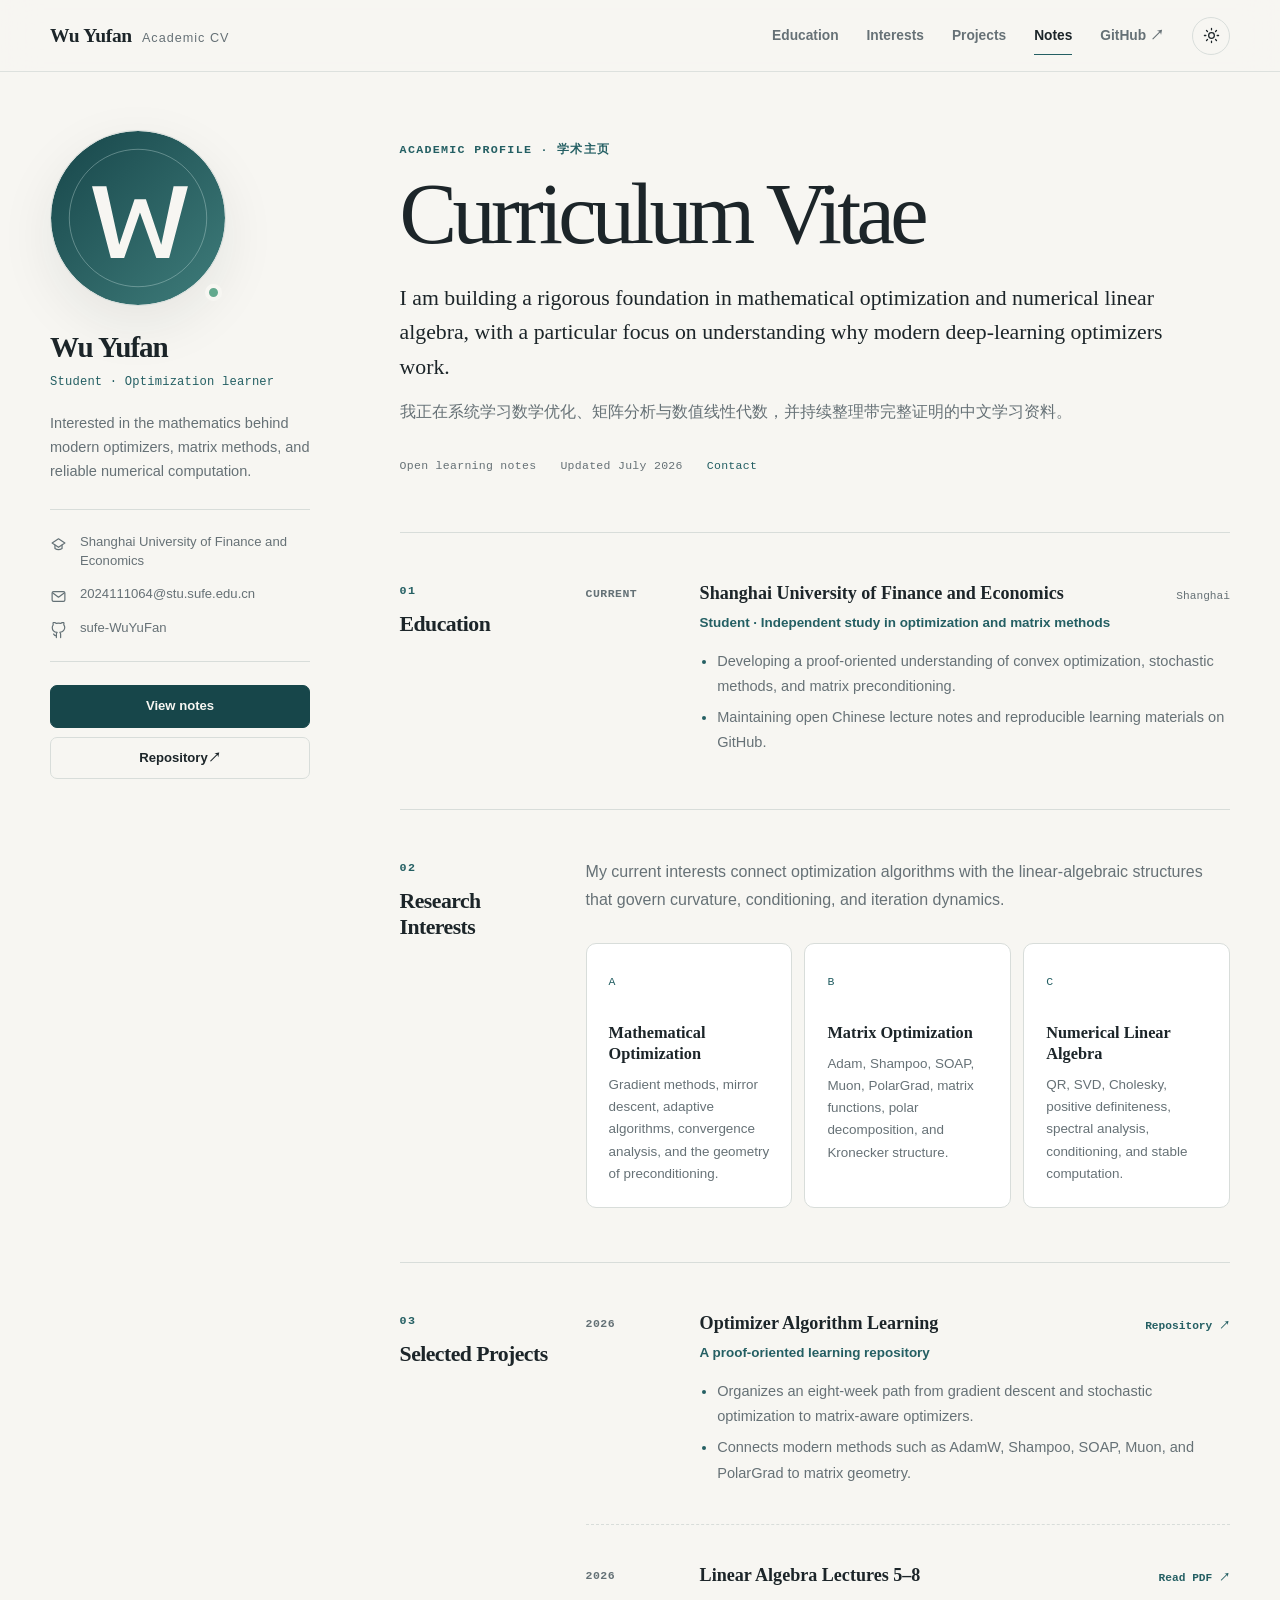
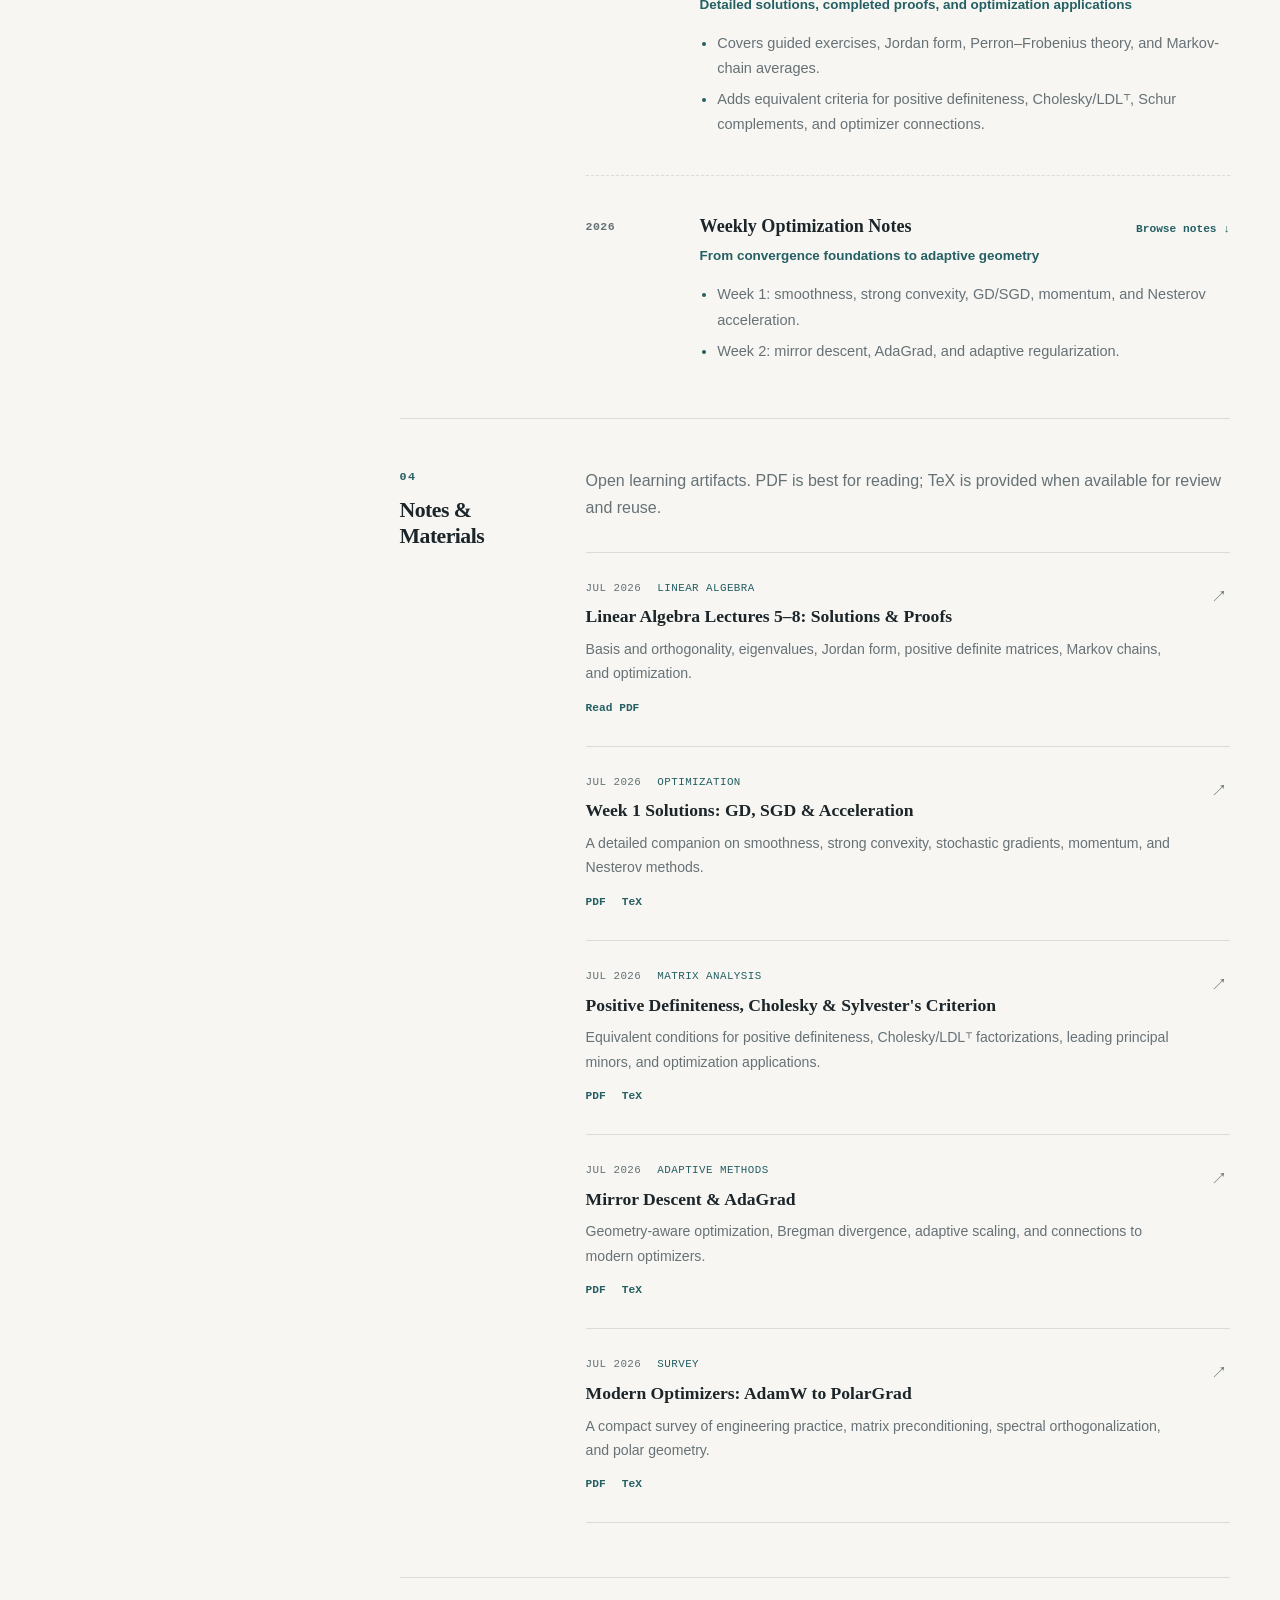
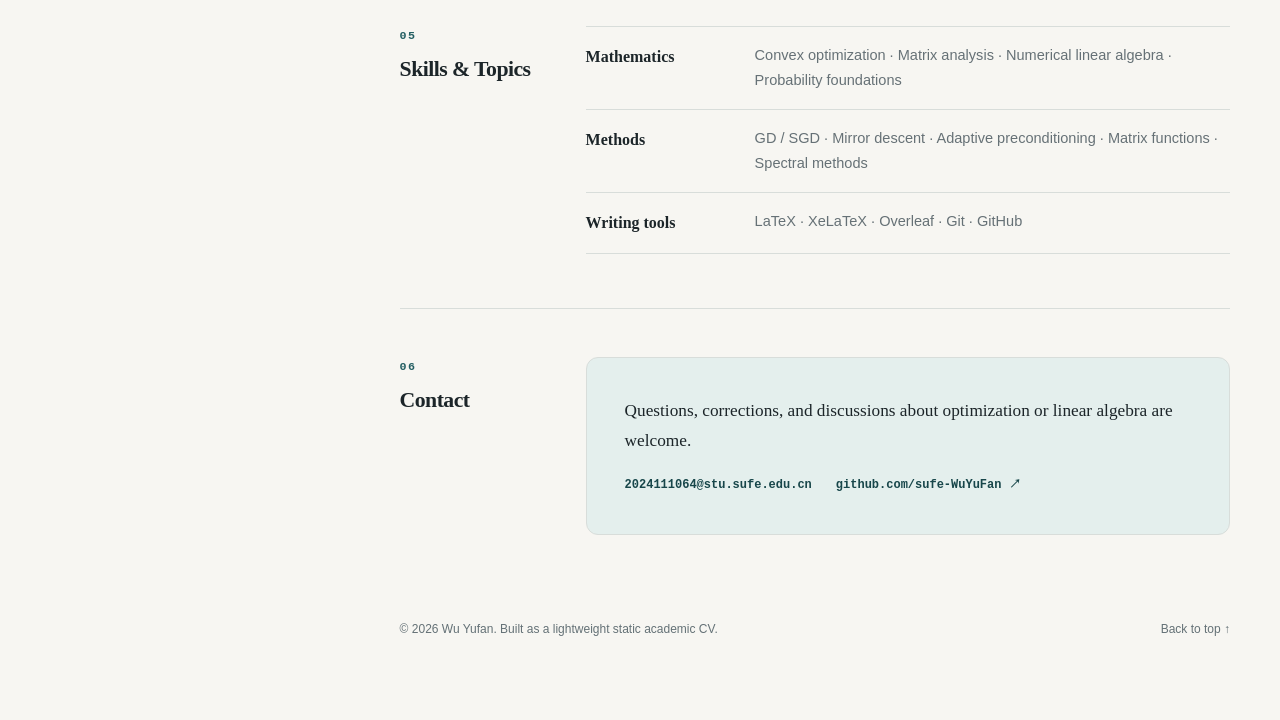
==== docs/index.html @ 65a2d0c6 "add academic CV website" ====
<!doctype html>
<html lang="zh-CN" data-theme="light">
<head>
  <meta charset="utf-8">
  <meta name="viewport" content="width=device-width, initial-scale=1">
  <meta name="description" content="Wu Yufan 的学术主页：数学优化、矩阵分析、数值线性代数与深度学习优化器学习笔记。">
  <meta name="theme-color" content="#f7f6f2">
  <meta property="og:type" content="website">
  <meta property="og:title" content="Wu Yufan · Academic CV">
  <meta property="og:description" content="Mathematical optimization, numerical linear algebra, and learning notes.">
  <title>Wu Yufan · Academic CV</title>
  <link rel="icon" href="favicon.svg" type="image/svg+xml">
  <link rel="stylesheet" href="assets/css/site.css">
  <script>
    (function () {
      let stored = null;
      try {
        stored = localStorage.getItem('wy-theme');
      } catch (error) {
        stored = null;
      }
      const preferred = window.matchMedia('(prefers-color-scheme: dark)').matches ? 'dark' : 'light';
      document.documentElement.dataset.theme = stored || preferred;
    }());
  </script>
</head>
<body>
  <a class="skip-link" href="#cv">跳到正文</a>

  <header class="masthead">
    <div class="masthead__inner">
      <a class="brand" href="#top" aria-label="返回首页">
        <span class="brand__name">Wu Yufan</span>
        <span class="brand__cn">Academic CV</span>
      </a>

      <button class="nav-toggle" type="button" aria-expanded="false" aria-controls="site-nav">
        <span class="sr-only">打开导航</span>
        <span></span><span></span><span></span>
      </button>

      <nav class="site-nav" id="site-nav" aria-label="主导航">
        <a href="#education">Education</a>
        <a href="#interests">Interests</a>
        <a href="#projects">Projects</a>
        <a href="#notes">Notes</a>
        <a href="https://github.com/sufe-WuYuFan" target="_blank" rel="noreferrer">GitHub <span aria-hidden="true">↗</span></a>
        <button class="theme-toggle" type="button" aria-label="切换到深色主题" aria-pressed="false" title="切换明暗主题">
          <svg class="icon icon--sun" viewBox="0 0 24 24" aria-hidden="true">
            <circle cx="12" cy="12" r="4"></circle>
            <path d="M12 2v2M12 20v2M4.93 4.93l1.42 1.42M17.66 17.66l1.41 1.41M2 12h2M20 12h2M4.93 19.07l1.42-1.42M17.66 6.34l1.41-1.41"></path>
          </svg>
          <svg class="icon icon--moon" viewBox="0 0 24 24" aria-hidden="true">
            <path d="M21 12.8A9 9 0 1 1 11.2 3 7 7 0 0 0 21 12.8Z"></path>
          </svg>
        </button>
      </nav>
    </div>
  </header>

  <div class="page" id="top">
    <aside class="profile" aria-label="个人信息">
      <div class="profile__sticky">
        <div class="profile__avatar-wrap">
          <img
            class="profile__avatar"
            src="https://avatars.githubusercontent.com/u/300102223?v=4"
            data-fallback="assets/images/avatar.svg"
            alt="Wu Yufan 的 GitHub 头像"
            width="176"
            height="176"
          >
        </div>
        <div class="profile__identity">
          <h1>Wu Yufan</h1>
          <p class="profile__role">Student · Optimization learner</p>
          <p class="profile__bio">Interested in the mathematics behind modern optimizers, matrix methods, and reliable numerical computation.</p>
        </div>

        <dl class="profile__facts">
          <div>
            <dt aria-label="学校">
              <svg viewBox="0 0 24 24" aria-hidden="true"><path d="m3 10 9-6 9 6-9 6-9-6Z"></path><path d="M7 13v4.5c2.8 2 7.2 2 10 0V13"></path></svg>
            </dt>
            <dd>Shanghai University of Finance and Economics</dd>
          </div>
          <div>
            <dt aria-label="邮箱">
              <svg viewBox="0 0 24 24" aria-hidden="true"><rect x="3" y="5" width="18" height="14" rx="2"></rect><path d="m4 7 8 6 8-6"></path></svg>
            </dt>
            <dd><a href="mailto:2024111064@stu.sufe.edu.cn">2024111064@stu.sufe.edu.cn</a></dd>
          </div>
          <div>
            <dt aria-label="GitHub">
              <svg viewBox="0 0 24 24" aria-hidden="true"><path d="M15 22v-4a4.8 4.8 0 0 0-1-3.5c3.3-.4 6.8-1.6 6.8-7A5.4 5.4 0 0 0 19.4 4 5 5 0 0 0 19.3.5S18.2.1 15 2a13.4 13.4 0 0 0-6 0C5.8.1 4.7.5 4.7.5A5 5 0 0 0 4.6 4a5.4 5.4 0 0 0-1.4 3.7c0 5.4 3.5 6.6 6.8 7A4.8 4.8 0 0 0 9 18v4"></path><path d="M9 19c-3 .9-3-1.5-4-2"></path></svg>
            </dt>
            <dd><a href="https://github.com/sufe-WuYuFan" target="_blank" rel="noreferrer">sufe-WuYuFan</a></dd>
          </div>
        </dl>

        <div class="profile__actions">
          <a class="button button--primary" href="#notes">View notes</a>
          <a class="button button--ghost" href="https://github.com/sufe-WuYuFan/Optimizer-algorithm-learning" target="_blank" rel="noreferrer">Repository <span aria-hidden="true">↗</span></a>
        </div>
      </div>
    </aside>

    <main class="cv" id="cv">
      <header class="cv-hero">
        <p class="eyebrow">Academic profile · 学术主页</p>
        <h2>Curriculum Vitae</h2>
        <p class="cv-hero__lead">I am building a rigorous foundation in mathematical optimization and numerical linear algebra, with a particular focus on understanding why modern deep-learning optimizers work.</p>
        <p class="cv-hero__lead cv-hero__lead--cn">我正在系统学习数学优化、矩阵分析与数值线性代数，并持续整理带完整证明的中文学习资料。</p>
        <div class="cv-hero__meta">
          <span>Open learning notes</span>
          <span>Updated July 2026</span>
          <a href="mailto:2024111064@stu.sufe.edu.cn">Contact</a>
        </div>
      </header>

      <section class="cv-section" id="education" aria-labelledby="education-title">
        <div class="cv-section__heading">
          <p class="section-index">01</p>
          <h2 id="education-title">Education</h2>
        </div>
        <div class="cv-section__body">
          <article class="entry">
            <div class="entry__time">Current</div>
            <div class="entry__content">
              <div class="entry__title-row">
                <h3>Shanghai University of Finance and Economics</h3>
                <span class="entry__place">Shanghai</span>
              </div>
              <p class="entry__subtitle">Student · Independent study in optimization and matrix methods</p>
              <ul>
                <li>Developing a proof-oriented understanding of convex optimization, stochastic methods, and matrix preconditioning.</li>
                <li>Maintaining open Chinese lecture notes and reproducible learning materials on GitHub.</li>
              </ul>
            </div>
          </article>
        </div>
      </section>

      <section class="cv-section" id="interests" aria-labelledby="interests-title">
        <div class="cv-section__heading">
          <p class="section-index">02</p>
          <h2 id="interests-title">Research Interests</h2>
        </div>
        <div class="cv-section__body">
          <p class="section-intro">My current interests connect optimization algorithms with the linear-algebraic structures that govern curvature, conditioning, and iteration dynamics.</p>
          <div class="interest-grid">
            <article>
              <span class="interest-grid__number">A</span>
              <h3>Mathematical Optimization</h3>
              <p>Gradient methods, mirror descent, adaptive algorithms, convergence analysis, and the geometry of preconditioning.</p>
            </article>
            <article>
              <span class="interest-grid__number">B</span>
              <h3>Matrix Optimization</h3>
              <p>Adam, Shampoo, SOAP, Muon, PolarGrad, matrix functions, polar decomposition, and Kronecker structure.</p>
            </article>
            <article>
              <span class="interest-grid__number">C</span>
              <h3>Numerical Linear Algebra</h3>
              <p>QR, SVD, Cholesky, positive definiteness, spectral analysis, conditioning, and stable computation.</p>
            </article>
          </div>
        </div>
      </section>

      <section class="cv-section" id="projects" aria-labelledby="projects-title">
        <div class="cv-section__heading">
          <p class="section-index">03</p>
          <h2 id="projects-title">Selected Projects</h2>
        </div>
        <div class="cv-section__body">
          <article class="entry entry--project">
            <div class="entry__time">2026</div>
            <div class="entry__content">
              <div class="entry__title-row">
                <h3>Optimizer Algorithm Learning</h3>
                <a class="text-link" href="https://github.com/sufe-WuYuFan/Optimizer-algorithm-learning" target="_blank" rel="noreferrer">Repository ↗</a>
              </div>
              <p class="entry__subtitle">A proof-oriented learning repository</p>
              <ul>
                <li>Organizes an eight-week path from gradient descent and stochastic optimization to matrix-aware optimizers.</li>
                <li>Connects modern methods such as AdamW, Shampoo, SOAP, Muon, and PolarGrad to matrix geometry.</li>
              </ul>
            </div>
          </article>

          <article class="entry entry--project">
            <div class="entry__time">2026</div>
            <div class="entry__content">
              <div class="entry__title-row">
                <h3>Linear Algebra Lectures 5–8</h3>
                <a class="text-link" href="https://github.com/sufe-WuYuFan/Optimizer-algorithm-learning/blob/main/optimizer-lecture/linear_algebra_lectures_5_8_solutions.pdf" target="_blank" rel="noreferrer">Read PDF ↗</a>
              </div>
              <p class="entry__subtitle">Detailed solutions, completed proofs, and optimization applications</p>
              <ul>
                <li>Covers guided exercises, Jordan form, Perron–Frobenius theory, and Markov-chain averages.</li>
                <li>Adds equivalent criteria for positive definiteness, Cholesky/LDLᵀ, Schur complements, and optimizer connections.</li>
              </ul>
            </div>
          </article>

          <article class="entry entry--project">
            <div class="entry__time">2026</div>
            <div class="entry__content">
              <div class="entry__title-row">
                <h3>Weekly Optimization Notes</h3>
                <a class="text-link" href="#notes">Browse notes ↓</a>
              </div>
              <p class="entry__subtitle">From convergence foundations to adaptive geometry</p>
              <ul>
                <li>Week 1: smoothness, strong convexity, GD/SGD, momentum, and Nesterov acceleration.</li>
                <li>Week 2: mirror descent, AdaGrad, and adaptive regularization.</li>
              </ul>
            </div>
          </article>
        </div>
      </section>

      <section class="cv-section" id="notes" aria-labelledby="notes-title">
        <div class="cv-section__heading">
          <p class="section-index">04</p>
          <h2 id="notes-title">Notes & Materials</h2>
        </div>
        <div class="cv-section__body">
          <p class="section-intro">Open learning artifacts. PDF is best for reading; TeX is provided when available for review and reuse.</p>
          <div class="notes-list">
            <article class="note">
              <div class="note__meta"><time datetime="2026-07">Jul 2026</time><span>Linear algebra</span></div>
              <h3>Linear Algebra Lectures 5–8: Solutions & Proofs</h3>
              <p>Basis and orthogonality, eigenvalues, Jordan form, positive definite matrices, Markov chains, and optimization.</p>
              <div class="note__links">
                <a href="https://github.com/sufe-WuYuFan/Optimizer-algorithm-learning/blob/main/optimizer-lecture/linear_algebra_lectures_5_8_solutions.pdf" target="_blank" rel="noreferrer">Read PDF</a>
              </div>
            </article>

            <article class="note">
              <div class="note__meta"><time datetime="2026-07">Jul 2026</time><span>Optimization</span></div>
              <h3>Week 1 Solutions: GD, SGD & Acceleration</h3>
              <p>A detailed companion on smoothness, strong convexity, stochastic gradients, momentum, and Nesterov methods.</p>
              <div class="note__links">
                <a href="https://github.com/sufe-WuYuFan/Optimizer-algorithm-learning/blob/main/optimizer-lecture/week1_solutions.pdf" target="_blank" rel="noreferrer">PDF</a>
                <a href="https://github.com/sufe-WuYuFan/Optimizer-algorithm-learning/blob/main/optimizer-lecture/week1_solutions.tex" target="_blank" rel="noreferrer">TeX</a>
              </div>
            </article>

            <article class="note">
              <div class="note__meta"><time datetime="2026-07">Jul 2026</time><span>Matrix analysis</span></div>
              <h3>Positive Definiteness, Cholesky & Sylvester's Criterion</h3>
              <p>Equivalent conditions for positive definiteness, Cholesky/LDLᵀ factorizations, leading principal minors, and optimization applications.</p>
              <div class="note__links">
                <a href="https://github.com/sufe-WuYuFan/Optimizer-algorithm-learning/blob/main/optimizer-lecture/positive-definite-cholesky-sylvester.pdf" target="_blank" rel="noreferrer">PDF</a>
                <a href="https://github.com/sufe-WuYuFan/Optimizer-algorithm-learning/blob/main/optimizer-lecture/positive-definite-cholesky-sylvester.tex" target="_blank" rel="noreferrer">TeX</a>
              </div>
            </article>

            <article class="note">
              <div class="note__meta"><time datetime="2026-07">Jul 2026</time><span>Adaptive methods</span></div>
              <h3>Mirror Descent & AdaGrad</h3>
              <p>Geometry-aware optimization, Bregman divergence, adaptive scaling, and connections to modern optimizers.</p>
              <div class="note__links">
                <a href="https://github.com/sufe-WuYuFan/Optimizer-algorithm-learning/blob/main/optimizer-lecture/week2_mirror_descent_adagrad.pdf" target="_blank" rel="noreferrer">PDF</a>
                <a href="https://github.com/sufe-WuYuFan/Optimizer-algorithm-learning/blob/main/optimizer-lecture/week2_mirror_descent_adagrad.tex" target="_blank" rel="noreferrer">TeX</a>
              </div>
            </article>

            <article class="note">
              <div class="note__meta"><time datetime="2026-07">Jul 2026</time><span>Survey</span></div>
              <h3>Modern Optimizers: AdamW to PolarGrad</h3>
              <p>A compact survey of engineering practice, matrix preconditioning, spectral orthogonalization, and polar geometry.</p>
              <div class="note__links">
                <a href="https://github.com/sufe-WuYuFan/Optimizer-algorithm-learning/blob/main/optimizer-lecture/optimizer_lecture_v2.pdf" target="_blank" rel="noreferrer">PDF</a>
                <a href="https://github.com/sufe-WuYuFan/Optimizer-algorithm-learning/blob/main/optimizer-lecture/optimizer_lecture_v2.tex" target="_blank" rel="noreferrer">TeX</a>
              </div>
            </article>
          </div>
        </div>
      </section>

      <section class="cv-section" id="skills" aria-labelledby="skills-title">
        <div class="cv-section__heading">
          <p class="section-index">05</p>
          <h2 id="skills-title">Skills & Topics</h2>
        </div>
        <div class="cv-section__body">
          <dl class="skills-list">
            <div>
              <dt>Mathematics</dt>
              <dd>Convex optimization · Matrix analysis · Numerical linear algebra · Probability foundations</dd>
            </div>
            <div>
              <dt>Methods</dt>
              <dd>GD / SGD · Mirror descent · Adaptive preconditioning · Matrix functions · Spectral methods</dd>
            </div>
            <div>
              <dt>Writing tools</dt>
              <dd>LaTeX · XeLaTeX · Overleaf · Git · GitHub</dd>
            </div>
          </dl>
        </div>
      </section>

      <section class="cv-section" id="contact" aria-labelledby="contact-title">
        <div class="cv-section__heading">
          <p class="section-index">06</p>
          <h2 id="contact-title">Contact</h2>
        </div>
        <div class="cv-section__body">
          <div class="contact-card">
            <p>Questions, corrections, and discussions about optimization or linear algebra are welcome.</p>
            <div class="contact-card__links">
              <a href="mailto:2024111064@stu.sufe.edu.cn">2024111064@stu.sufe.edu.cn</a>
              <a href="https://github.com/sufe-WuYuFan" target="_blank" rel="noreferrer">github.com/sufe-WuYuFan ↗</a>
            </div>
          </div>
        </div>
      </section>

      <footer class="footer">
        <p>© <span id="current-year">2026</span> Wu Yufan. Built as a lightweight static academic CV.</p>
        <a href="#top">Back to top ↑</a>
      </footer>
    </main>
  </div>

  <script src="assets/js/site.js" defer></script>
</body>
</html>
---- docs/assets/css/site.css ----
:root {
  color-scheme: light;
  --bg: #f7f6f2;
  --surface: #ffffff;
  --surface-muted: #f0f2ef;
  --ink: #1c2529;
  --muted: #667176;
  --faint: #647176;
  --line: #d8ddda;
  --line-strong: #bac4c0;
  --accent: #245f63;
  --accent-strong: #17464a;
  --accent-soft: #e4efed;
  --shadow: 0 18px 55px rgba(25, 42, 43, 0.08);
  --sans: Inter, ui-sans-serif, -apple-system, BlinkMacSystemFont, "Segoe UI", "PingFang SC", "Hiragino Sans GB", "Microsoft YaHei", sans-serif;
  --serif: "Iowan Old Style", "Palatino Linotype", "Noto Serif SC", "Songti SC", Georgia, serif;
  --mono: "SFMono-Regular", Consolas, "Liberation Mono", monospace;
  --header-h: 72px;
  --content-w: 1180px;
}

html[data-theme="dark"] {
  color-scheme: dark;
  --bg: #121718;
  --surface: #192022;
  --surface-muted: #20292b;
  --ink: #edf1ef;
  --muted: #aab5b4;
  --faint: #7f8b8a;
  --line: #313b3c;
  --line-strong: #465354;
  --accent: #8fc9c6;
  --accent-strong: #b7e3df;
  --accent-soft: #203536;
  --shadow: 0 20px 60px rgba(0, 0, 0, 0.28);
}

*,
*::before,
*::after {
  box-sizing: border-box;
}

html {
  scroll-behavior: smooth;
  scroll-padding-top: calc(var(--header-h) + 24px);
}

body {
  margin: 0;
  background: var(--bg);
  color: var(--ink);
  font-family: var(--sans);
  font-size: 16px;
  line-height: 1.72;
  -webkit-font-smoothing: antialiased;
  text-rendering: optimizeLegibility;
}

a {
  color: inherit;
  text-decoration-thickness: 1px;
  text-underline-offset: 0.2em;
}

a:hover {
  color: var(--accent);
}

button,
a {
  -webkit-tap-highlight-color: transparent;
}

button {
  font: inherit;
}

img,
svg {
  display: block;
}

::selection {
  background: var(--accent-soft);
  color: var(--accent-strong);
}

.sr-only {
  position: absolute;
  width: 1px;
  height: 1px;
  padding: 0;
  margin: -1px;
  overflow: hidden;
  clip: rect(0, 0, 0, 0);
  white-space: nowrap;
  border: 0;
}

.skip-link {
  position: fixed;
  z-index: 1000;
  top: 10px;
  left: 10px;
  padding: 9px 14px;
  border-radius: 8px;
  background: var(--ink);
  color: var(--bg);
  transform: translateY(-150%);
  transition: transform 0.2s ease;
}

.skip-link:focus {
  transform: translateY(0);
}

.masthead {
  position: sticky;
  z-index: 100;
  top: 0;
  height: var(--header-h);
  border-bottom: 1px solid color-mix(in srgb, var(--line) 82%, transparent);
  background: color-mix(in srgb, var(--bg) 91%, transparent);
  backdrop-filter: blur(18px) saturate(140%);
}

.masthead__inner {
  display: flex;
  align-items: center;
  justify-content: space-between;
  width: min(calc(100% - 40px), var(--content-w));
  height: 100%;
  margin: 0 auto;
}

.brand {
  display: inline-flex;
  align-items: baseline;
  gap: 10px;
  text-decoration: none;
  letter-spacing: -0.02em;
}

.brand__name {
  font-family: var(--serif);
  font-size: 1.22rem;
  font-weight: 700;
}

.brand__cn {
  color: var(--muted);
  font-size: 0.79rem;
  letter-spacing: 0.08em;
}

.site-nav {
  display: flex;
  align-items: center;
  gap: 28px;
}

.site-nav > a {
  position: relative;
  color: var(--muted);
  font-size: 0.86rem;
  font-weight: 600;
  text-decoration: none;
}

.site-nav > a::after {
  position: absolute;
  right: 0;
  bottom: -8px;
  left: 0;
  height: 1px;
  background: var(--accent);
  content: "";
  transform: scaleX(0);
  transform-origin: left;
  transition: transform 0.2s ease;
}

.site-nav > a:hover,
.site-nav > a.is-active {
  color: var(--ink);
}

.site-nav > a:hover::after,
.site-nav > a.is-active::after {
  transform: scaleX(1);
}

.theme-toggle,
.nav-toggle {
  display: grid;
  width: 38px;
  height: 38px;
  padding: 0;
  border: 1px solid var(--line);
  border-radius: 50%;
  background: transparent;
  color: var(--ink);
  cursor: pointer;
  place-items: center;
  transition: border-color 0.2s ease, background 0.2s ease, transform 0.2s ease;
}

.theme-toggle:hover,
.nav-toggle:hover {
  border-color: var(--line-strong);
  background: var(--surface-muted);
  transform: translateY(-1px);
}

.theme-toggle .icon {
  grid-area: 1 / 1;
  width: 17px;
  height: 17px;
  fill: none;
  stroke: currentColor;
  stroke-linecap: round;
  stroke-linejoin: round;
  stroke-width: 1.8;
  transition: opacity 0.18s ease, transform 0.25s ease;
}

html[data-theme="light"] .icon--moon,
html[data-theme="dark"] .icon--sun {
  opacity: 0;
  transform: rotate(-30deg) scale(0.7);
}

html[data-theme="light"] .icon--sun,
html[data-theme="dark"] .icon--moon {
  opacity: 1;
  transform: rotate(0) scale(1);
}

.nav-toggle {
  display: none;
}

.page {
  display: grid;
  grid-template-columns: 260px minmax(0, 1fr);
  gap: clamp(52px, 7vw, 92px);
  width: min(calc(100% - 40px), var(--content-w));
  margin: 0 auto;
  padding: 58px 0 80px;
}

.profile__sticky {
  position: sticky;
  top: calc(var(--header-h) + 38px);
}

.profile__avatar-wrap {
  position: relative;
  width: 176px;
  height: 176px;
  margin-bottom: 25px;
}

.profile__avatar-wrap::after {
  position: absolute;
  right: 4px;
  bottom: 5px;
  width: 17px;
  height: 17px;
  border: 4px solid var(--bg);
  border-radius: 50%;
  background: #63a98e;
  content: "";
}

.profile__avatar {
  width: 176px;
  height: 176px;
  border: 1px solid var(--line);
  border-radius: 50%;
  background: var(--surface-muted);
  box-shadow: var(--shadow);
  object-fit: cover;
}

.profile__identity h1 {
  margin: 0;
  font-family: var(--serif);
  font-size: 1.82rem;
  line-height: 1.12;
  letter-spacing: -0.035em;
}

.profile__role {
  margin: 8px 0 0;
  color: var(--accent);
  font-family: var(--mono);
  font-size: 0.76rem;
  letter-spacing: 0.015em;
}

.profile__bio {
  margin: 18px 0 0;
  color: var(--muted);
  font-size: 0.91rem;
  line-height: 1.65;
}

.profile__facts {
  display: grid;
  gap: 13px;
  margin: 26px 0 0;
  padding: 22px 0;
  border-top: 1px solid var(--line);
  border-bottom: 1px solid var(--line);
}

.profile__facts > div {
  display: grid;
  grid-template-columns: 20px minmax(0, 1fr);
  gap: 10px;
  align-items: start;
}

.profile__facts dt,
.profile__facts dd {
  margin: 0;
}

.profile__facts svg {
  width: 17px;
  height: 17px;
  margin-top: 4px;
  fill: none;
  stroke: var(--faint);
  stroke-linecap: round;
  stroke-linejoin: round;
  stroke-width: 1.7;
}

.profile__facts dd {
  color: var(--muted);
  font-size: 0.82rem;
  line-height: 1.5;
  overflow-wrap: anywhere;
}

.profile__facts a {
  text-decoration: none;
}

.profile__actions {
  display: grid;
  gap: 9px;
  margin-top: 23px;
}

.button {
  display: inline-flex;
  align-items: center;
  justify-content: center;
  min-height: 42px;
  padding: 9px 16px;
  border: 1px solid var(--line);
  border-radius: 7px;
  font-size: 0.82rem;
  font-weight: 700;
  text-decoration: none;
  transition: transform 0.2s ease, border-color 0.2s ease, background 0.2s ease;
}

.button:hover {
  transform: translateY(-1px);
}

.button--primary {
  border-color: var(--accent-strong);
  background: var(--accent-strong);
  color: var(--bg);
}

.button--primary:hover {
  color: var(--bg);
  filter: brightness(1.08);
}

.button--ghost:hover {
  border-color: var(--line-strong);
  background: var(--surface-muted);
}

.cv {
  min-width: 0;
}

.cv-hero {
  padding: 10px 0 56px;
}

.eyebrow,
.section-index {
  margin: 0;
  color: var(--accent);
  font-family: var(--mono);
  font-size: 0.73rem;
  font-weight: 700;
  letter-spacing: 0.11em;
  text-transform: uppercase;
}

.cv-hero h2 {
  margin: 12px 0 24px;
  font-family: var(--serif);
  font-size: clamp(3rem, 7vw, 5.4rem);
  font-weight: 500;
  line-height: 0.98;
  letter-spacing: -0.055em;
}

.cv-hero__lead {
  max-width: 790px;
  margin: 0;
  color: var(--ink);
  font-family: var(--serif);
  font-size: clamp(1.15rem, 2vw, 1.36rem);
  line-height: 1.58;
}

.cv-hero__lead--cn {
  margin-top: 14px;
  color: var(--muted);
  font-family: var(--sans);
  font-size: 0.98rem;
  line-height: 1.78;
}

.cv-hero__meta {
  display: flex;
  flex-wrap: wrap;
  gap: 8px 24px;
  margin-top: 30px;
  color: var(--muted);
  font-family: var(--mono);
  font-size: 0.72rem;
  letter-spacing: 0.025em;
}

.cv-hero__meta a {
  color: var(--accent);
  text-decoration: none;
}

.cv-section {
  display: grid;
  grid-template-columns: 150px minmax(0, 1fr);
  gap: 36px;
  padding: 48px 0 54px;
  border-top: 1px solid var(--line);
}

.cv-section__heading {
  position: relative;
}

.cv-section__heading h2 {
  margin: 10px 0 0;
  font-family: var(--serif);
  font-size: 1.36rem;
  line-height: 1.2;
  letter-spacing: -0.025em;
}

.section-intro {
  max-width: 670px;
  margin: 0 0 30px;
  color: var(--muted);
}

.entry {
  display: grid;
  grid-template-columns: 92px minmax(0, 1fr);
  gap: 22px;
}

.entry + .entry {
  margin-top: 38px;
  padding-top: 38px;
  border-top: 1px dashed var(--line);
}

.entry__time {
  padding-top: 3px;
  color: var(--faint);
  font-family: var(--mono);
  font-size: 0.72rem;
  font-weight: 700;
  letter-spacing: 0.04em;
  text-transform: uppercase;
}

.entry__title-row {
  display: flex;
  gap: 18px;
  align-items: baseline;
  justify-content: space-between;
}

.entry h3 {
  margin: 0;
  font-family: var(--serif);
  font-size: 1.13rem;
  line-height: 1.35;
}

.entry__place,
.text-link {
  flex: 0 0 auto;
  color: var(--muted);
  font-family: var(--mono);
  font-size: 0.7rem;
  text-decoration: none;
}

.text-link {
  color: var(--accent);
  font-weight: 700;
}

.entry__subtitle {
  margin: 5px 0 0;
  color: var(--accent);
  font-size: 0.84rem;
  font-weight: 650;
}

.entry ul {
  margin: 15px 0 0;
  padding-left: 1.1rem;
  color: var(--muted);
  font-size: 0.91rem;
}

.entry li + li {
  margin-top: 6px;
}

.entry li::marker {
  color: var(--accent);
}

.interest-grid {
  display: grid;
  grid-template-columns: repeat(3, minmax(0, 1fr));
  gap: 12px;
}

.interest-grid article {
  min-height: 210px;
  padding: 22px;
  border: 1px solid var(--line);
  border-radius: 10px;
  background: var(--surface);
  transition: transform 0.2s ease, border-color 0.2s ease, box-shadow 0.2s ease;
}

.interest-grid article:hover {
  border-color: var(--line-strong);
  box-shadow: var(--shadow);
  transform: translateY(-3px);
}

.interest-grid__number {
  color: var(--accent);
  font-family: var(--mono);
  font-size: 0.72rem;
}

.interest-grid h3 {
  margin: 28px 0 10px;
  font-family: var(--serif);
  font-size: 1.02rem;
  line-height: 1.3;
}

.interest-grid p {
  margin: 0;
  color: var(--muted);
  font-size: 0.84rem;
  line-height: 1.65;
}

.notes-list {
  display: grid;
  gap: 0;
}

.note {
  position: relative;
  padding: 26px 42px 28px 0;
  border-bottom: 1px solid var(--line);
}

.note:first-child {
  border-top: 1px solid var(--line);
}

.note::after {
  position: absolute;
  top: 30px;
  right: 3px;
  color: var(--faint);
  content: "↗";
  transition: color 0.2s ease, transform 0.2s ease;
}

.note:hover::after {
  color: var(--accent);
  transform: translate(2px, -2px);
}

.note__meta {
  display: flex;
  flex-wrap: wrap;
  gap: 8px 16px;
  color: var(--faint);
  font-family: var(--mono);
  font-size: 0.68rem;
  letter-spacing: 0.04em;
  text-transform: uppercase;
}

.note__meta span {
  color: var(--accent);
}

.note h3 {
  margin: 8px 0 8px;
  font-family: var(--serif);
  font-size: 1.1rem;
  line-height: 1.35;
}

.note p {
  max-width: 650px;
  margin: 0;
  color: var(--muted);
  font-size: 0.88rem;
}

.note__links {
  display: flex;
  gap: 16px;
  margin-top: 13px;
}

.note__links a {
  color: var(--accent);
  font-family: var(--mono);
  font-size: 0.7rem;
  font-weight: 700;
  text-decoration: none;
}

.skills-list {
  margin: 0;
}

.skills-list > div {
  display: grid;
  grid-template-columns: 145px minmax(0, 1fr);
  gap: 24px;
  padding: 16px 0;
  border-bottom: 1px solid var(--line);
}

.skills-list > div:first-child {
  border-top: 1px solid var(--line);
}

.skills-list dt {
  font-family: var(--serif);
  font-weight: 700;
}

.skills-list dd {
  margin: 0;
  color: var(--muted);
  font-size: 0.91rem;
}

.contact-card {
  padding: clamp(24px, 4vw, 38px);
  border: 1px solid var(--line);
  border-radius: 12px;
  background: var(--accent-soft);
}

.contact-card p {
  max-width: 600px;
  margin: 0;
  font-family: var(--serif);
  font-size: 1.08rem;
}

.contact-card__links {
  display: flex;
  flex-wrap: wrap;
  gap: 9px 24px;
  margin-top: 20px;
}

.contact-card__links a {
  color: var(--accent-strong);
  font-family: var(--mono);
  font-size: 0.75rem;
  font-weight: 700;
  text-decoration: none;
}

.footer {
  display: flex;
  gap: 24px;
  align-items: center;
  justify-content: space-between;
  padding: 30px 0 0;
  color: var(--faint);
  font-size: 0.75rem;
}

.footer p {
  margin: 0;
}

.footer a {
  flex: 0 0 auto;
  text-decoration: none;
}

:focus-visible {
  outline: 2px solid var(--accent);
  outline-offset: 4px;
}

@media (max-width: 1020px) {
  .page {
    grid-template-columns: 220px minmax(0, 1fr);
    gap: 48px;
  }

  .profile__avatar-wrap,
  .profile__avatar {
    width: 150px;
    height: 150px;
  }

  .cv-section {
    grid-template-columns: 125px minmax(0, 1fr);
    gap: 24px;
  }

  .interest-grid {
    grid-template-columns: 1fr;
  }

  .interest-grid article {
    min-height: 0;
  }

  .interest-grid h3 {
    margin-top: 16px;
  }
}

@media (max-width: 780px) {
  :root {
    --header-h: 64px;
  }

  .masthead__inner {
    width: min(calc(100% - 28px), var(--content-w));
  }

  .nav-toggle {
    display: grid;
    gap: 4px;
  }

  .nav-toggle > span:not(.sr-only) {
    width: 16px;
    height: 1.5px;
    background: currentColor;
    transition: transform 0.2s ease, opacity 0.2s ease;
  }

  .nav-toggle[aria-expanded="true"] > span:nth-of-type(2) {
    transform: translateY(5.5px) rotate(45deg);
  }

  .nav-toggle[aria-expanded="true"] > span:nth-of-type(3) {
    opacity: 0;
  }

  .nav-toggle[aria-expanded="true"] > span:nth-of-type(4) {
    transform: translateY(-5.5px) rotate(-45deg);
  }

  .site-nav {
    position: absolute;
    top: calc(100% + 1px);
    right: 0;
    left: 0;
    display: none;
    padding: 18px 20px 22px;
    border-bottom: 1px solid var(--line);
    background: var(--bg);
    box-shadow: 0 18px 35px rgba(0, 0, 0, 0.08);
  }

  .site-nav.is-open {
    display: grid;
    grid-template-columns: 1fr;
    gap: 7px;
  }

  .site-nav > a {
    padding: 9px 4px;
    font-size: 0.92rem;
  }

  .site-nav > a::after {
    display: none;
  }

  .theme-toggle {
    position: absolute;
    top: 18px;
    right: 72px;
  }

  .page {
    display: block;
    width: min(calc(100% - 28px), 700px);
    padding-top: 34px;
  }

  .profile__sticky {
    position: static;
    display: grid;
    grid-template-columns: 116px minmax(0, 1fr);
    gap: 0 24px;
    padding-bottom: 34px;
    border-bottom: 1px solid var(--line);
  }

  .profile__avatar-wrap,
  .profile__avatar {
    width: 116px;
    height: 116px;
  }

  .profile__avatar-wrap {
    grid-row: 1 / span 2;
    margin-bottom: 0;
  }

  .profile__identity {
    align-self: center;
  }

  .profile__bio {
    margin-top: 12px;
  }

  .profile__facts,
  .profile__actions {
    grid-column: 1 / -1;
  }

  .profile__facts {
    grid-template-columns: repeat(2, minmax(0, 1fr));
    margin-top: 24px;
  }

  .profile__facts > div:first-child {
    grid-column: 1 / -1;
  }

  .profile__actions {
    grid-template-columns: repeat(2, minmax(0, 1fr));
  }

  .cv-hero {
    padding: 54px 0 46px;
  }

  .cv-section {
    display: block;
  }

  .cv-section__heading {
    margin-bottom: 30px;
  }

  .cv-section__heading h2 {
    font-size: 1.55rem;
  }
}

@media (max-width: 540px) {
  .brand__cn {
    display: none;
  }

  .profile__sticky {
    grid-template-columns: 92px minmax(0, 1fr);
    gap: 0 18px;
  }

  .profile__avatar-wrap,
  .profile__avatar {
    width: 92px;
    height: 92px;
  }

  .profile__identity h1 {
    font-size: 1.55rem;
  }

  .profile__role {
    font-size: 0.65rem;
  }

  .profile__facts {
    grid-template-columns: 1fr;
  }

  .profile__facts > div:first-child {
    grid-column: auto;
  }

  .profile__actions {
    grid-template-columns: 1fr;
  }

  .cv-hero h2 {
    font-size: clamp(2.85rem, 16vw, 4.4rem);
  }

  .entry {
    display: block;
  }

  .entry__time {
    margin-bottom: 9px;
  }

  .entry__title-row {
    display: block;
  }

  .entry__place,
  .text-link {
    display: inline-block;
    margin-top: 7px;
  }

  .skills-list > div {
    grid-template-columns: 1fr;
    gap: 5px;
  }

  .footer {
    display: block;
  }

  .footer a {
    display: inline-block;
    margin-top: 9px;
  }
}

@media (prefers-reduced-motion: reduce) {
  html {
    scroll-behavior: auto;
  }

  *,
  *::before,
  *::after {
    scroll-behavior: auto !important;
    transition-duration: 0.01ms !important;
    animation-duration: 0.01ms !important;
    animation-iteration-count: 1 !important;
  }
}

@media print {
  :root {
    --bg: #fff;
    --ink: #000;
    --muted: #333;
    --line: #bbb;
  }

  .masthead,
  .profile__actions,
  .theme-toggle,
  .footer a {
    display: none !important;
  }

  .page {
    display: block;
    width: auto;
    padding: 0;
  }

  .profile__sticky {
    position: static;
    display: grid;
    grid-template-columns: 110px 1fr;
    gap: 20px;
    margin-bottom: 34px;
    padding-bottom: 22px;
    border-bottom: 1px solid #bbb;
  }

  .profile__avatar-wrap,
  .profile__avatar {
    width: 100px;
    height: 100px;
  }

  .profile__facts {
    grid-column: 1 / -1;
  }

  .cv-hero {
    display: none;
  }

  .cv-section {
    grid-template-columns: 120px 1fr;
    break-inside: avoid;
  }

  .interest-grid article,
  .contact-card {
    background: #fff;
    box-shadow: none;
  }

  a {
    text-decoration: none;
  }
}
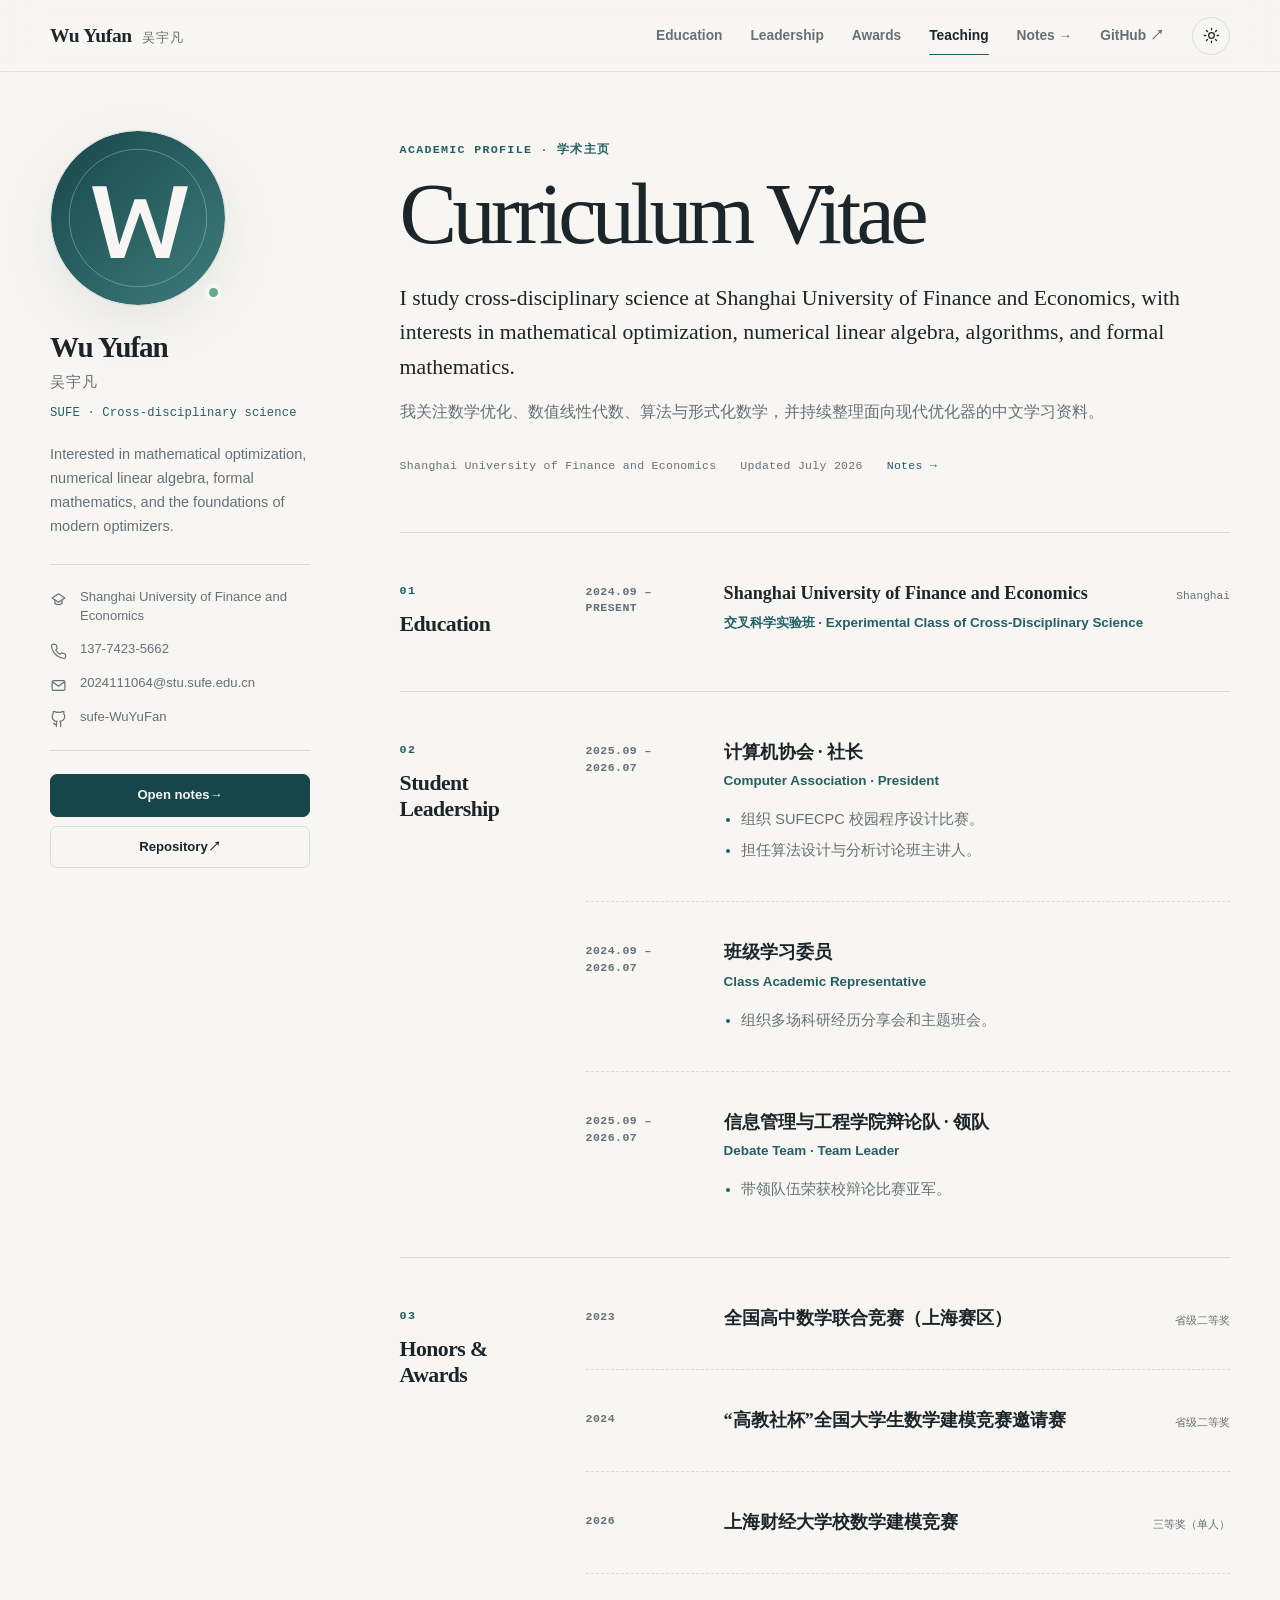
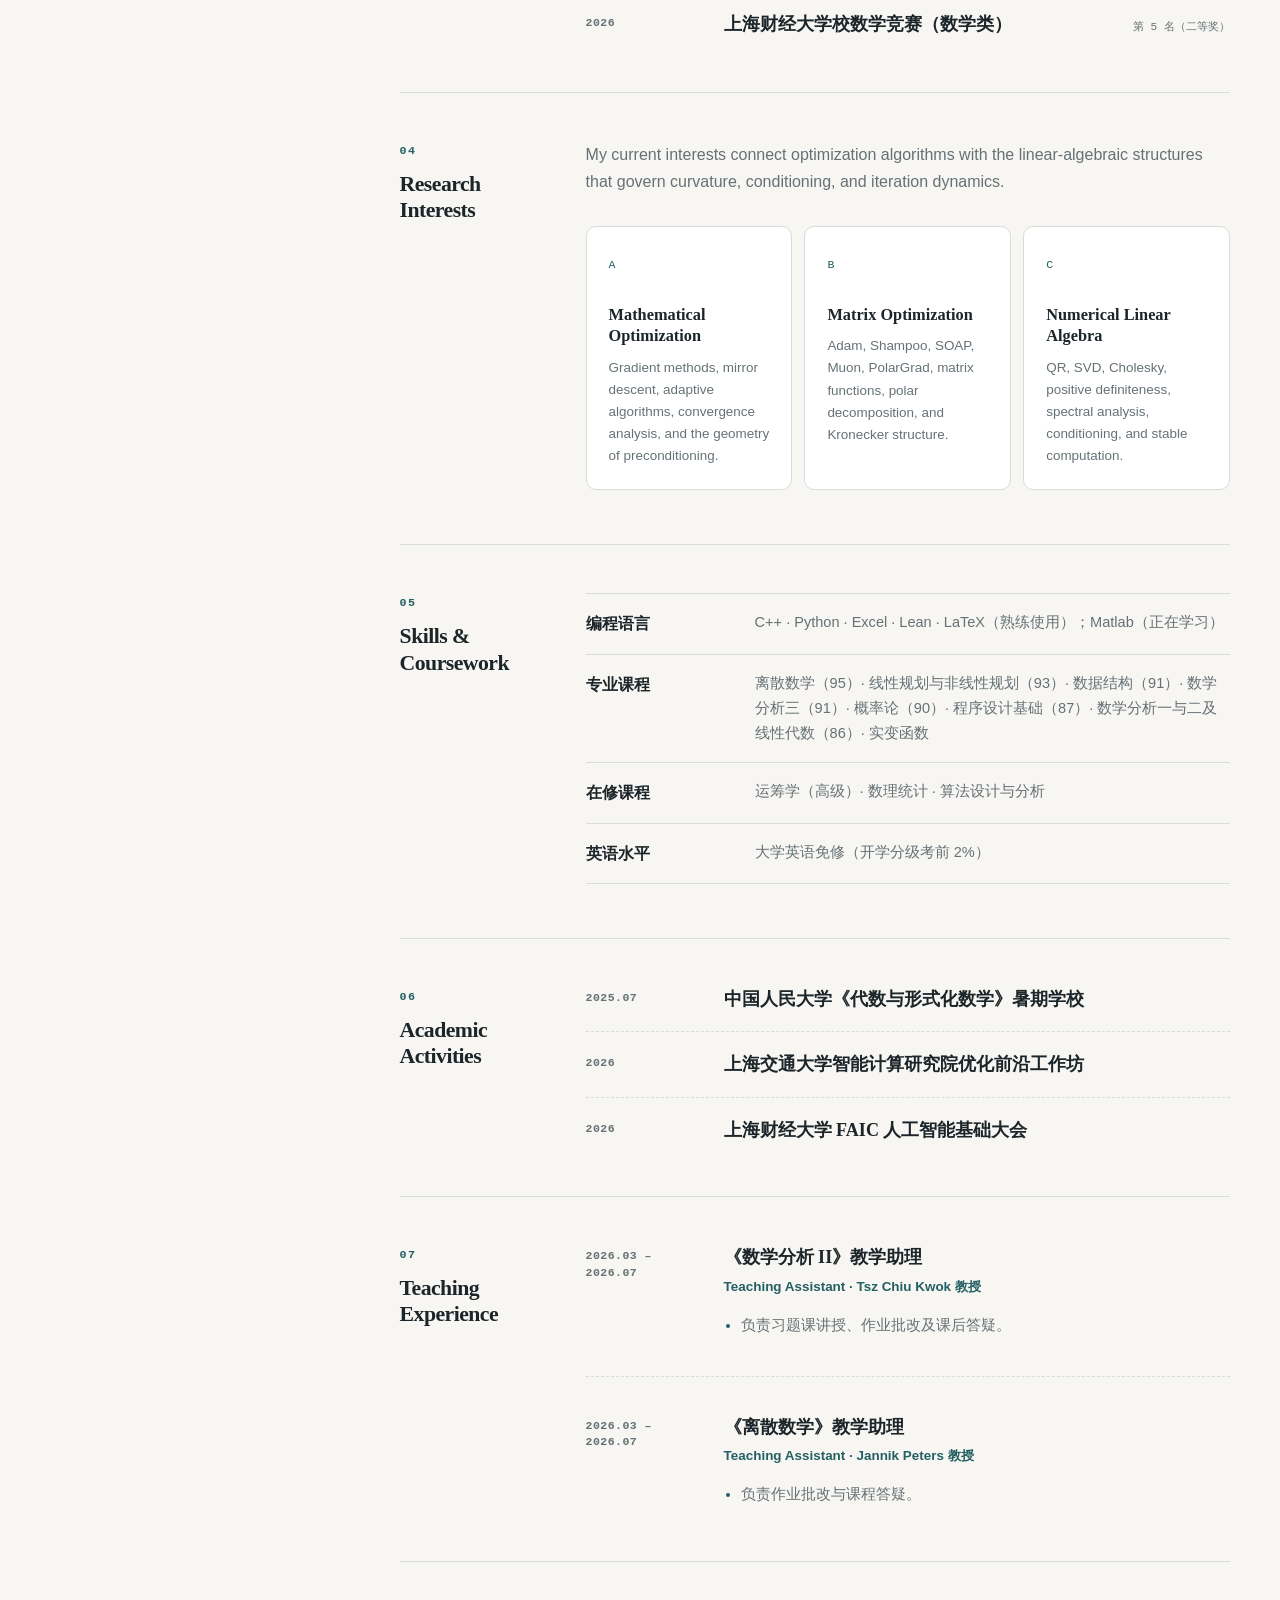
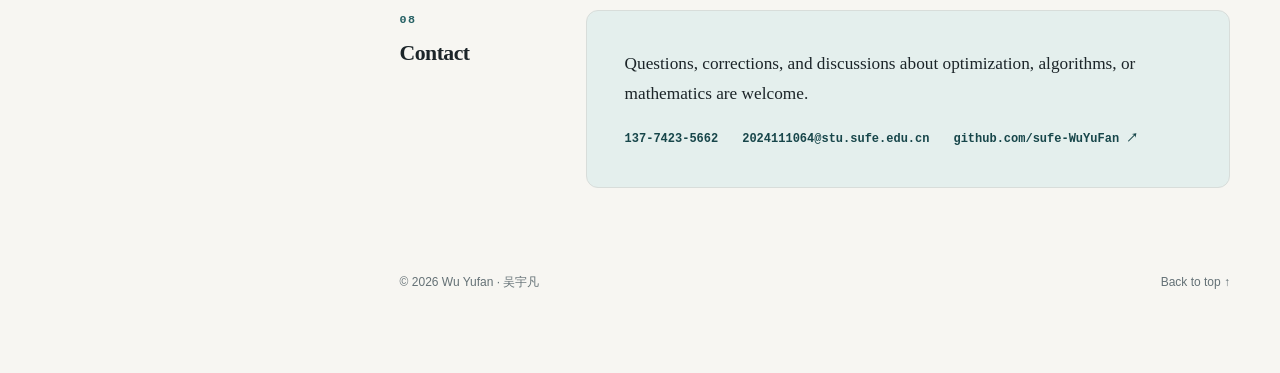
==== commit ca5fc572: "update academic profile and notes library" ====
--- a/docs/index.html
+++ b/docs/index.html
@@ -3,11 +3,11 @@
 <head>
   <meta charset="utf-8">
   <meta name="viewport" content="width=device-width, initial-scale=1">
-  <meta name="description" content="Wu Yufan 的学术主页：数学优化、矩阵分析、数值线性代数与深度学习优化器学习笔记。">
+  <meta name="description" content="吴宇凡的学术主页：教育经历、学生工作、竞赛获奖、助教经历，以及数学优化与数值线性代数学习方向。">
   <meta name="theme-color" content="#f7f6f2">
   <meta property="og:type" content="website">
   <meta property="og:title" content="Wu Yufan · Academic CV">
-  <meta property="og:description" content="Mathematical optimization, numerical linear algebra, and learning notes.">
+  <meta property="og:description" content="Academic profile, teaching experience, honors, and open learning notes.">
   <title>Wu Yufan · Academic CV</title>
   <link rel="icon" href="favicon.svg" type="image/svg+xml">
   <link rel="stylesheet" href="assets/css/site.css">
@@ -24,14 +24,14 @@
     }());
   </script>
 </head>
-<body>
+<body data-page="cv">
   <a class="skip-link" href="#cv">跳到正文</a>
 
   <header class="masthead">
     <div class="masthead__inner">
-      <a class="brand" href="#top" aria-label="返回首页">
+      <a class="brand" href="index.html#top" aria-label="返回个人主页顶部">
         <span class="brand__name">Wu Yufan</span>
-        <span class="brand__cn">Academic CV</span>
+        <span class="brand__cn">吴宇凡</span>
       </a>
 
       <button class="nav-toggle" type="button" aria-expanded="false" aria-controls="site-nav">
@@ -41,9 +41,10 @@
 
       <nav class="site-nav" id="site-nav" aria-label="主导航">
         <a href="#education">Education</a>
-        <a href="#interests">Interests</a>
-        <a href="#projects">Projects</a>
-        <a href="#notes">Notes</a>
+        <a href="#leadership">Leadership</a>
+        <a href="#awards">Awards</a>
+        <a href="#teaching">Teaching</a>
+        <a href="notes.html">Notes <span aria-hidden="true">→</span></a>
         <a href="https://github.com/sufe-WuYuFan" target="_blank" rel="noreferrer">GitHub <span aria-hidden="true">↗</span></a>
         <button class="theme-toggle" type="button" aria-label="切换到深色主题" aria-pressed="false" title="切换明暗主题">
           <svg class="icon icon--sun" viewBox="0 0 24 24" aria-hidden="true">
@@ -73,8 +74,9 @@
         </div>
         <div class="profile__identity">
           <h1>Wu Yufan</h1>
-          <p class="profile__role">Student · Optimization learner</p>
-          <p class="profile__bio">Interested in the mathematics behind modern optimizers, matrix methods, and reliable numerical computation.</p>
+          <p class="profile__name-cn">吴宇凡</p>
+          <p class="profile__role">SUFE · Cross-disciplinary science</p>
+          <p class="profile__bio">Interested in mathematical optimization, numerical linear algebra, formal mathematics, and the foundations of modern optimizers.</p>
         </div>
 
         <dl class="profile__facts">
@@ -85,6 +87,12 @@
             <dd>Shanghai University of Finance and Economics</dd>
           </div>
           <div>
+            <dt aria-label="电话">
+              <svg viewBox="0 0 24 24" aria-hidden="true"><path d="M22 16.9v3a2 2 0 0 1-2.2 2 19.8 19.8 0 0 1-8.6-3.1 19.5 19.5 0 0 1-6-6A19.8 19.8 0 0 1 2.1 4.2 2 2 0 0 1 4.1 2h3a2 2 0 0 1 2 1.7c.1 1 .4 2 .7 2.9a2 2 0 0 1-.5 2.1L8.1 9.9a16 16 0 0 0 6 6l1.2-1.2a2 2 0 0 1 2.1-.5c.9.3 1.9.6 2.9.7a2 2 0 0 1 1.7 2Z"></path></svg>
+            </dt>
+            <dd><a href="tel:+8613774235662">137-7423-5662</a></dd>
+          </div>
+          <div>
             <dt aria-label="邮箱">
               <svg viewBox="0 0 24 24" aria-hidden="true"><rect x="3" y="5" width="18" height="14" rx="2"></rect><path d="m4 7 8 6 8-6"></path></svg>
             </dt>
@@ -99,7 +107,7 @@
         </dl>
 
         <div class="profile__actions">
-          <a class="button button--primary" href="#notes">View notes</a>
+          <a class="button button--primary" href="notes.html">Open notes <span aria-hidden="true">→</span></a>
           <a class="button button--ghost" href="https://github.com/sufe-WuYuFan/Optimizer-algorithm-learning" target="_blank" rel="noreferrer">Repository <span aria-hidden="true">↗</span></a>
         </div>
       </div>
@@ -109,12 +117,12 @@
       <header class="cv-hero">
         <p class="eyebrow">Academic profile · 学术主页</p>
         <h2>Curriculum Vitae</h2>
-        <p class="cv-hero__lead">I am building a rigorous foundation in mathematical optimization and numerical linear algebra, with a particular focus on understanding why modern deep-learning optimizers work.</p>
-        <p class="cv-hero__lead cv-hero__lead--cn">我正在系统学习数学优化、矩阵分析与数值线性代数，并持续整理带完整证明的中文学习资料。</p>
+        <p class="cv-hero__lead">I study cross-disciplinary science at Shanghai University of Finance and Economics, with interests in mathematical optimization, numerical linear algebra, algorithms, and formal mathematics.</p>
+        <p class="cv-hero__lead cv-hero__lead--cn">我关注数学优化、数值线性代数、算法与形式化数学，并持续整理面向现代优化器的中文学习资料。</p>
         <div class="cv-hero__meta">
-          <span>Open learning notes</span>
+          <span>Shanghai University of Finance and Economics</span>
           <span>Updated July 2026</span>
-          <a href="mailto:2024111064@stu.sufe.edu.cn">Contact</a>
+          <a href="notes.html">Notes →</a>
         </div>
       </header>
 
@@ -125,17 +133,103 @@
         </div>
         <div class="cv-section__body">
           <article class="entry">
-            <div class="entry__time">Current</div>
+            <div class="entry__time">2024.09 – Present</div>
             <div class="entry__content">
               <div class="entry__title-row">
                 <h3>Shanghai University of Finance and Economics</h3>
                 <span class="entry__place">Shanghai</span>
               </div>
-              <p class="entry__subtitle">Student · Independent study in optimization and matrix methods</p>
-              <ul>
-                <li>Developing a proof-oriented understanding of convex optimization, stochastic methods, and matrix preconditioning.</li>
-                <li>Maintaining open Chinese lecture notes and reproducible learning materials on GitHub.</li>
-              </ul>
+              <p class="entry__subtitle">交叉科学实验班 · Experimental Class of Cross-Disciplinary Science</p>
+            </div>
+          </article>
+        </div>
+      </section>
+
+      <section class="cv-section" id="leadership" aria-labelledby="leadership-title">
+        <div class="cv-section__heading">
+          <p class="section-index">02</p>
+          <h2 id="leadership-title">Student Leadership</h2>
+        </div>
+        <div class="cv-section__body">
+          <article class="entry">
+            <div class="entry__time">2025.09 – 2026.07</div>
+            <div class="entry__content">
+              <h3>计算机协会 · 社长</h3>
+              <p class="entry__subtitle">Computer Association · President</p>
+              <ul>
+                <li>组织 SUFECPC 校园程序设计比赛。</li>
+                <li>担任算法设计与分析讨论班主讲人。</li>
+              </ul>
+            </div>
+          </article>
+
+          <article class="entry">
+            <div class="entry__time">2024.09 – 2026.07</div>
+            <div class="entry__content">
+              <h3>班级学习委员</h3>
+              <p class="entry__subtitle">Class Academic Representative</p>
+              <ul>
+                <li>组织多场科研经历分享会和主题班会。</li>
+              </ul>
+            </div>
+          </article>
+
+          <article class="entry">
+            <div class="entry__time">2025.09 – 2026.07</div>
+            <div class="entry__content">
+              <h3>信息管理与工程学院辩论队 · 领队</h3>
+              <p class="entry__subtitle">Debate Team · Team Leader</p>
+              <ul>
+                <li>带领队伍荣获校辩论比赛亚军。</li>
+              </ul>
+            </div>
+          </article>
+        </div>
+      </section>
+
+      <section class="cv-section" id="awards" aria-labelledby="awards-title">
+        <div class="cv-section__heading">
+          <p class="section-index">03</p>
+          <h2 id="awards-title">Honors & Awards</h2>
+        </div>
+        <div class="cv-section__body">
+          <article class="entry entry--award">
+            <div class="entry__time">2023</div>
+            <div class="entry__content">
+              <div class="entry__title-row">
+                <h3>全国高中数学联合竞赛（上海赛区）</h3>
+                <span class="entry__place">省级二等奖</span>
+              </div>
+            </div>
+          </article>
+
+          <article class="entry entry--award">
+            <div class="entry__time">2024</div>
+            <div class="entry__content">
+              <div class="entry__title-row">
+                <h3>“高教社杯”全国大学生数学建模竞赛邀请赛</h3>
+                <span class="entry__place">省级二等奖</span>
+              </div>
+            </div>
+          </article>
+
+          <article class="entry entry--award">
+            <div class="entry__time">2026</div>
+            <div class="entry__content">
+              <div class="entry__title-row">
+                <h3>上海财经大学校数学建模竞赛</h3>
+                <span class="entry__place">三等奖（单人）</span>
+              </div>
+            </div>
+          </article>
+
+          <article class="entry entry--award">
+            <div class="entry__time">2026</div>
+            <div class="entry__content">
+              <div class="entry__title-row">
+                <h3>上海财经大学校数学竞赛（数学类）</h3>
+                <span class="entry__place">第 5 名（二等奖）</span>
+              </div>
             </div>
           </article>
         </div>
@@ -143,7 +237,7 @@
 
       <section class="cv-section" id="interests" aria-labelledby="interests-title">
         <div class="cv-section__heading">
-          <p class="section-index">02</p>
+          <p class="section-index">04</p>
           <h2 id="interests-title">Research Interests</h2>
         </div>
         <div class="cv-section__body">
@@ -168,151 +262,99 @@
         </div>
       </section>
 
-      <section class="cv-section" id="projects" aria-labelledby="projects-title">
-        <div class="cv-section__heading">
-          <p class="section-index">03</p>
-          <h2 id="projects-title">Selected Projects</h2>
-        </div>
-        <div class="cv-section__body">
-          <article class="entry entry--project">
-            <div class="entry__time">2026</div>
-            <div class="entry__content">
-              <div class="entry__title-row">
-                <h3>Optimizer Algorithm Learning</h3>
-                <a class="text-link" href="https://github.com/sufe-WuYuFan/Optimizer-algorithm-learning" target="_blank" rel="noreferrer">Repository ↗</a>
-              </div>
-              <p class="entry__subtitle">A proof-oriented learning repository</p>
-              <ul>
-                <li>Organizes an eight-week path from gradient descent and stochastic optimization to matrix-aware optimizers.</li>
-                <li>Connects modern methods such as AdamW, Shampoo, SOAP, Muon, and PolarGrad to matrix geometry.</li>
-              </ul>
-            </div>
-          </article>
-
-          <article class="entry entry--project">
-            <div class="entry__time">2026</div>
-            <div class="entry__content">
-              <div class="entry__title-row">
-                <h3>Linear Algebra Lectures 5–8</h3>
-                <a class="text-link" href="https://github.com/sufe-WuYuFan/Optimizer-algorithm-learning/blob/main/optimizer-lecture/linear_algebra_lectures_5_8_solutions.pdf" target="_blank" rel="noreferrer">Read PDF ↗</a>
-              </div>
-              <p class="entry__subtitle">Detailed solutions, completed proofs, and optimization applications</p>
-              <ul>
-                <li>Covers guided exercises, Jordan form, Perron–Frobenius theory, and Markov-chain averages.</li>
-                <li>Adds equivalent criteria for positive definiteness, Cholesky/LDLᵀ, Schur complements, and optimizer connections.</li>
-              </ul>
-            </div>
-          </article>
-
-          <article class="entry entry--project">
-            <div class="entry__time">2026</div>
-            <div class="entry__content">
-              <div class="entry__title-row">
-                <h3>Weekly Optimization Notes</h3>
-                <a class="text-link" href="#notes">Browse notes ↓</a>
-              </div>
-              <p class="entry__subtitle">From convergence foundations to adaptive geometry</p>
-              <ul>
-                <li>Week 1: smoothness, strong convexity, GD/SGD, momentum, and Nesterov acceleration.</li>
-                <li>Week 2: mirror descent, AdaGrad, and adaptive regularization.</li>
-              </ul>
-            </div>
-          </article>
-        </div>
-      </section>
-
-      <section class="cv-section" id="notes" aria-labelledby="notes-title">
-        <div class="cv-section__heading">
-          <p class="section-index">04</p>
-          <h2 id="notes-title">Notes & Materials</h2>
-        </div>
-        <div class="cv-section__body">
-          <p class="section-intro">Open learning artifacts. PDF is best for reading; TeX is provided when available for review and reuse.</p>
-          <div class="notes-list">
-            <article class="note">
-              <div class="note__meta"><time datetime="2026-07">Jul 2026</time><span>Linear algebra</span></div>
-              <h3>Linear Algebra Lectures 5–8: Solutions & Proofs</h3>
-              <p>Basis and orthogonality, eigenvalues, Jordan form, positive definite matrices, Markov chains, and optimization.</p>
-              <div class="note__links">
-                <a href="https://github.com/sufe-WuYuFan/Optimizer-algorithm-learning/blob/main/optimizer-lecture/linear_algebra_lectures_5_8_solutions.pdf" target="_blank" rel="noreferrer">Read PDF</a>
-              </div>
-            </article>
-
-            <article class="note">
-              <div class="note__meta"><time datetime="2026-07">Jul 2026</time><span>Optimization</span></div>
-              <h3>Week 1 Solutions: GD, SGD & Acceleration</h3>
-              <p>A detailed companion on smoothness, strong convexity, stochastic gradients, momentum, and Nesterov methods.</p>
-              <div class="note__links">
-                <a href="https://github.com/sufe-WuYuFan/Optimizer-algorithm-learning/blob/main/optimizer-lecture/week1_solutions.pdf" target="_blank" rel="noreferrer">PDF</a>
-                <a href="https://github.com/sufe-WuYuFan/Optimizer-algorithm-learning/blob/main/optimizer-lecture/week1_solutions.tex" target="_blank" rel="noreferrer">TeX</a>
-              </div>
-            </article>
-
-            <article class="note">
-              <div class="note__meta"><time datetime="2026-07">Jul 2026</time><span>Matrix analysis</span></div>
-              <h3>Positive Definiteness, Cholesky & Sylvester's Criterion</h3>
-              <p>Equivalent conditions for positive definiteness, Cholesky/LDLᵀ factorizations, leading principal minors, and optimization applications.</p>
-              <div class="note__links">
-                <a href="https://github.com/sufe-WuYuFan/Optimizer-algorithm-learning/blob/main/optimizer-lecture/positive-definite-cholesky-sylvester.pdf" target="_blank" rel="noreferrer">PDF</a>
-                <a href="https://github.com/sufe-WuYuFan/Optimizer-algorithm-learning/blob/main/optimizer-lecture/positive-definite-cholesky-sylvester.tex" target="_blank" rel="noreferrer">TeX</a>
-              </div>
-            </article>
-
-            <article class="note">
-              <div class="note__meta"><time datetime="2026-07">Jul 2026</time><span>Adaptive methods</span></div>
-              <h3>Mirror Descent & AdaGrad</h3>
-              <p>Geometry-aware optimization, Bregman divergence, adaptive scaling, and connections to modern optimizers.</p>
-              <div class="note__links">
-                <a href="https://github.com/sufe-WuYuFan/Optimizer-algorithm-learning/blob/main/optimizer-lecture/week2_mirror_descent_adagrad.pdf" target="_blank" rel="noreferrer">PDF</a>
-                <a href="https://github.com/sufe-WuYuFan/Optimizer-algorithm-learning/blob/main/optimizer-lecture/week2_mirror_descent_adagrad.tex" target="_blank" rel="noreferrer">TeX</a>
-              </div>
-            </article>
-
-            <article class="note">
-              <div class="note__meta"><time datetime="2026-07">Jul 2026</time><span>Survey</span></div>
-              <h3>Modern Optimizers: AdamW to PolarGrad</h3>
-              <p>A compact survey of engineering practice, matrix preconditioning, spectral orthogonalization, and polar geometry.</p>
-              <div class="note__links">
-                <a href="https://github.com/sufe-WuYuFan/Optimizer-algorithm-learning/blob/main/optimizer-lecture/optimizer_lecture_v2.pdf" target="_blank" rel="noreferrer">PDF</a>
-                <a href="https://github.com/sufe-WuYuFan/Optimizer-algorithm-learning/blob/main/optimizer-lecture/optimizer_lecture_v2.tex" target="_blank" rel="noreferrer">TeX</a>
-              </div>
-            </article>
-          </div>
-        </div>
-      </section>
-
       <section class="cv-section" id="skills" aria-labelledby="skills-title">
         <div class="cv-section__heading">
           <p class="section-index">05</p>
-          <h2 id="skills-title">Skills & Topics</h2>
+          <h2 id="skills-title">Skills & Coursework</h2>
         </div>
         <div class="cv-section__body">
           <dl class="skills-list">
             <div>
-              <dt>Mathematics</dt>
-              <dd>Convex optimization · Matrix analysis · Numerical linear algebra · Probability foundations</dd>
+              <dt>编程语言</dt>
+              <dd>C++ · Python · Excel · Lean · LaTeX（熟练使用）；Matlab（正在学习）</dd>
             </div>
             <div>
-              <dt>Methods</dt>
-              <dd>GD / SGD · Mirror descent · Adaptive preconditioning · Matrix functions · Spectral methods</dd>
+              <dt>专业课程</dt>
+              <dd>离散数学（95）· 线性规划与非线性规划（93）· 数据结构（91）· 数学分析三（91）· 概率论（90）· 程序设计基础（87）· 数学分析一与二及线性代数（86）· 实变函数</dd>
             </div>
             <div>
-              <dt>Writing tools</dt>
-              <dd>LaTeX · XeLaTeX · Overleaf · Git · GitHub</dd>
+              <dt>在修课程</dt>
+              <dd>运筹学（高级）· 数理统计 · 算法设计与分析</dd>
+            </div>
+            <div>
+              <dt>英语水平</dt>
+              <dd>大学英语免修（开学分级考前 2%）</dd>
             </div>
           </dl>
         </div>
       </section>
 
+      <section class="cv-section" id="activities" aria-labelledby="activities-title">
+        <div class="cv-section__heading">
+          <p class="section-index">06</p>
+          <h2 id="activities-title">Academic Activities</h2>
+        </div>
+        <div class="cv-section__body">
+          <article class="entry entry--compact">
+            <div class="entry__time">2025.07</div>
+            <div class="entry__content">
+              <h3>中国人民大学《代数与形式化数学》暑期学校</h3>
+            </div>
+          </article>
+          <article class="entry entry--compact">
+            <div class="entry__time">2026</div>
+            <div class="entry__content">
+              <h3>上海交通大学智能计算研究院优化前沿工作坊</h3>
+            </div>
+          </article>
+          <article class="entry entry--compact">
+            <div class="entry__time">2026</div>
+            <div class="entry__content">
+              <h3>上海财经大学 FAIC 人工智能基础大会</h3>
+            </div>
+          </article>
+        </div>
+      </section>
+
+      <section class="cv-section" id="teaching" aria-labelledby="teaching-title">
+        <div class="cv-section__heading">
+          <p class="section-index">07</p>
+          <h2 id="teaching-title">Teaching Experience</h2>
+        </div>
+        <div class="cv-section__body">
+          <article class="entry">
+            <div class="entry__time">2026.03 – 2026.07</div>
+            <div class="entry__content">
+              <h3>《数学分析 II》教学助理</h3>
+              <p class="entry__subtitle">Teaching Assistant · Tsz Chiu Kwok 教授</p>
+              <ul>
+                <li>负责习题课讲授、作业批改及课后答疑。</li>
+              </ul>
+            </div>
+          </article>
+          <article class="entry">
+            <div class="entry__time">2026.03 – 2026.07</div>
+            <div class="entry__content">
+              <h3>《离散数学》教学助理</h3>
+              <p class="entry__subtitle">Teaching Assistant · Jannik Peters 教授</p>
+              <ul>
+                <li>负责作业批改与课程答疑。</li>
+              </ul>
+            </div>
+          </article>
+        </div>
+      </section>
+
       <section class="cv-section" id="contact" aria-labelledby="contact-title">
         <div class="cv-section__heading">
-          <p class="section-index">06</p>
+          <p class="section-index">08</p>
           <h2 id="contact-title">Contact</h2>
         </div>
         <div class="cv-section__body">
           <div class="contact-card">
-            <p>Questions, corrections, and discussions about optimization or linear algebra are welcome.</p>
+            <p>Questions, corrections, and discussions about optimization, algorithms, or mathematics are welcome.</p>
             <div class="contact-card__links">
+              <a href="tel:+8613774235662">137-7423-5662</a>
               <a href="mailto:2024111064@stu.sufe.edu.cn">2024111064@stu.sufe.edu.cn</a>
               <a href="https://github.com/sufe-WuYuFan" target="_blank" rel="noreferrer">github.com/sufe-WuYuFan ↗</a>
             </div>
@@ -321,7 +363,7 @@
       </section>
 
       <footer class="footer">
-        <p>© <span id="current-year">2026</span> Wu Yufan. Built as a lightweight static academic CV.</p>
+        <p>© <span id="current-year">2026</span> Wu Yufan · 吴宇凡</p>
         <a href="#top">Back to top ↑</a>
       </footer>
     </main>
--- a/docs/assets/css/site.css
+++ b/docs/assets/css/site.css
@@ -292,6 +292,14 @@
   letter-spacing: -0.035em;
 }
 
+.profile__name-cn {
+  margin: 5px 0 0;
+  color: var(--muted);
+  font-family: var(--serif);
+  font-size: 0.95rem;
+  letter-spacing: 0.08em;
+}
+
 .profile__role {
   margin: 8px 0 0;
   color: var(--accent);
@@ -479,7 +487,7 @@
 
 .entry {
   display: grid;
-  grid-template-columns: 92px minmax(0, 1fr);
+  grid-template-columns: 116px minmax(0, 1fr);
   gap: 22px;
 }
 
@@ -495,8 +503,18 @@
   font-family: var(--mono);
   font-size: 0.72rem;
   font-weight: 700;
+  line-height: 1.45;
   letter-spacing: 0.04em;
   text-transform: uppercase;
+}
+
+.entry--compact + .entry--compact {
+  margin-top: 20px;
+  padding-top: 20px;
+}
+
+.entry--compact h3 {
+  font-size: 1.04rem;
 }
 
 .entry__title-row {
@@ -660,6 +678,182 @@
   font-size: 0.7rem;
   font-weight: 700;
   text-decoration: none;
+}
+
+.notes-shell {
+  width: min(calc(100% - 40px), 1040px);
+  margin: 0 auto;
+  padding: 0 0 72px;
+}
+
+.notes-hero {
+  padding: clamp(64px, 9vw, 108px) 0 66px;
+}
+
+.back-link {
+  display: inline-flex;
+  gap: 8px;
+  align-items: center;
+  margin-bottom: 54px;
+  color: var(--muted);
+  font-family: var(--mono);
+  font-size: 0.74rem;
+  font-weight: 700;
+  text-decoration: none;
+}
+
+.back-link:hover {
+  color: var(--accent);
+}
+
+.notes-hero h1 {
+  max-width: 850px;
+  margin: 13px 0 26px;
+  font-family: var(--serif);
+  font-size: clamp(3.4rem, 9vw, 6.8rem);
+  font-weight: 500;
+  line-height: 0.94;
+  letter-spacing: -0.06em;
+}
+
+.notes-hero__lead {
+  max-width: 760px;
+  margin: 0;
+  font-family: var(--serif);
+  font-size: clamp(1.12rem, 2.2vw, 1.42rem);
+  line-height: 1.58;
+}
+
+.notes-hero__lead--cn {
+  margin-top: 13px;
+  color: var(--muted);
+  font-family: var(--sans);
+  font-size: 0.96rem;
+  line-height: 1.75;
+}
+
+.notes-stats {
+  display: grid;
+  grid-template-columns: repeat(3, minmax(0, 1fr));
+  max-width: 660px;
+  margin: 44px 0 0;
+  border-top: 1px solid var(--line);
+  border-bottom: 1px solid var(--line);
+}
+
+.notes-stats > div {
+  padding: 18px 22px;
+  border-right: 1px solid var(--line);
+}
+
+.notes-stats > div:first-child {
+  padding-left: 0;
+}
+
+.notes-stats > div:last-child {
+  border-right: 0;
+}
+
+.notes-stats dt,
+.notes-stats dd {
+  margin: 0;
+}
+
+.notes-stats dt {
+  color: var(--faint);
+  font-family: var(--mono);
+  font-size: 0.66rem;
+  font-weight: 700;
+  letter-spacing: 0.08em;
+  text-transform: uppercase;
+}
+
+.notes-stats dd {
+  margin-top: 5px;
+  color: var(--ink);
+  font-family: var(--serif);
+  font-size: 1.35rem;
+  font-weight: 700;
+}
+
+.notes-library {
+  border-top: 1px solid var(--line);
+}
+
+.notes-library__intro {
+  display: grid;
+  grid-template-columns: minmax(220px, 0.8fr) minmax(0, 1.2fr);
+  gap: 54px;
+  padding: 48px 0 54px;
+}
+
+.notes-library__intro h2,
+.notes-group__header h3 {
+  margin: 10px 0 0;
+  font-family: var(--serif);
+  letter-spacing: -0.035em;
+}
+
+.notes-library__intro h2 {
+  font-size: 1.72rem;
+}
+
+.notes-library__intro > p {
+  max-width: 600px;
+  margin: 0;
+  color: var(--muted);
+  line-height: 1.75;
+}
+
+.notes-group {
+  display: grid;
+  grid-template-columns: 230px minmax(0, 1fr);
+  gap: 54px;
+  padding: 54px 0 62px;
+  border-top: 1px solid var(--line);
+}
+
+.notes-group__header {
+  display: flex;
+  flex-direction: column;
+  gap: 18px;
+  align-items: flex-start;
+}
+
+.notes-group__header h3 {
+  font-size: 1.38rem;
+  line-height: 1.2;
+}
+
+.notes-group__header > span {
+  padding: 5px 9px;
+  border: 1px solid var(--line);
+  border-radius: 999px;
+  color: var(--muted);
+  font-family: var(--mono);
+  font-size: 0.64rem;
+  font-weight: 700;
+  letter-spacing: 0.04em;
+  text-transform: uppercase;
+}
+
+.notes-group .note:first-child {
+  border-top: 0;
+  padding-top: 0;
+}
+
+.notes-group .note:first-child::after {
+  top: 4px;
+}
+
+.notes-group .note:last-child {
+  border-bottom: 0;
+  padding-bottom: 0;
+}
+
+.notes-footer {
+  padding-top: 38px;
+  border-top: 1px solid var(--line);
 }
 
 .skills-list {
@@ -905,6 +1099,33 @@
   .cv-section__heading h2 {
     font-size: 1.55rem;
   }
+
+  .notes-shell {
+    width: min(calc(100% - 28px), 700px);
+  }
+
+  .notes-hero {
+    padding: 54px 0 50px;
+  }
+
+  .back-link {
+    margin-bottom: 40px;
+  }
+
+  .notes-library__intro,
+  .notes-group {
+    display: block;
+  }
+
+  .notes-library__intro > p {
+    margin-top: 24px;
+  }
+
+  .notes-group__header {
+    flex-direction: row;
+    justify-content: space-between;
+    margin-bottom: 38px;
+  }
 }
 
 @media (max-width: 540px) {
@@ -945,6 +1166,22 @@
 
   .cv-hero h2 {
     font-size: clamp(2.85rem, 16vw, 4.4rem);
+  }
+
+  .notes-hero h1 {
+    font-size: clamp(3rem, 16vw, 4.5rem);
+  }
+
+  .notes-stats > div {
+    padding: 15px 10px;
+  }
+
+  .notes-stats > div:first-child {
+    padding-left: 0;
+  }
+
+  .notes-stats dd {
+    font-size: 1.08rem;
   }
 
   .entry {
@@ -1012,6 +1249,11 @@
 
   .page {
     display: block;
+    width: auto;
+    padding: 0;
+  }
+
+  .notes-shell {
     width: auto;
     padding: 0;
   }
@@ -1040,6 +1282,10 @@
     display: none;
   }
 
+  .notes-hero {
+    padding: 0 0 30px;
+  }
+
   .cv-section {
     grid-template-columns: 120px 1fr;
     break-inside: avoid;
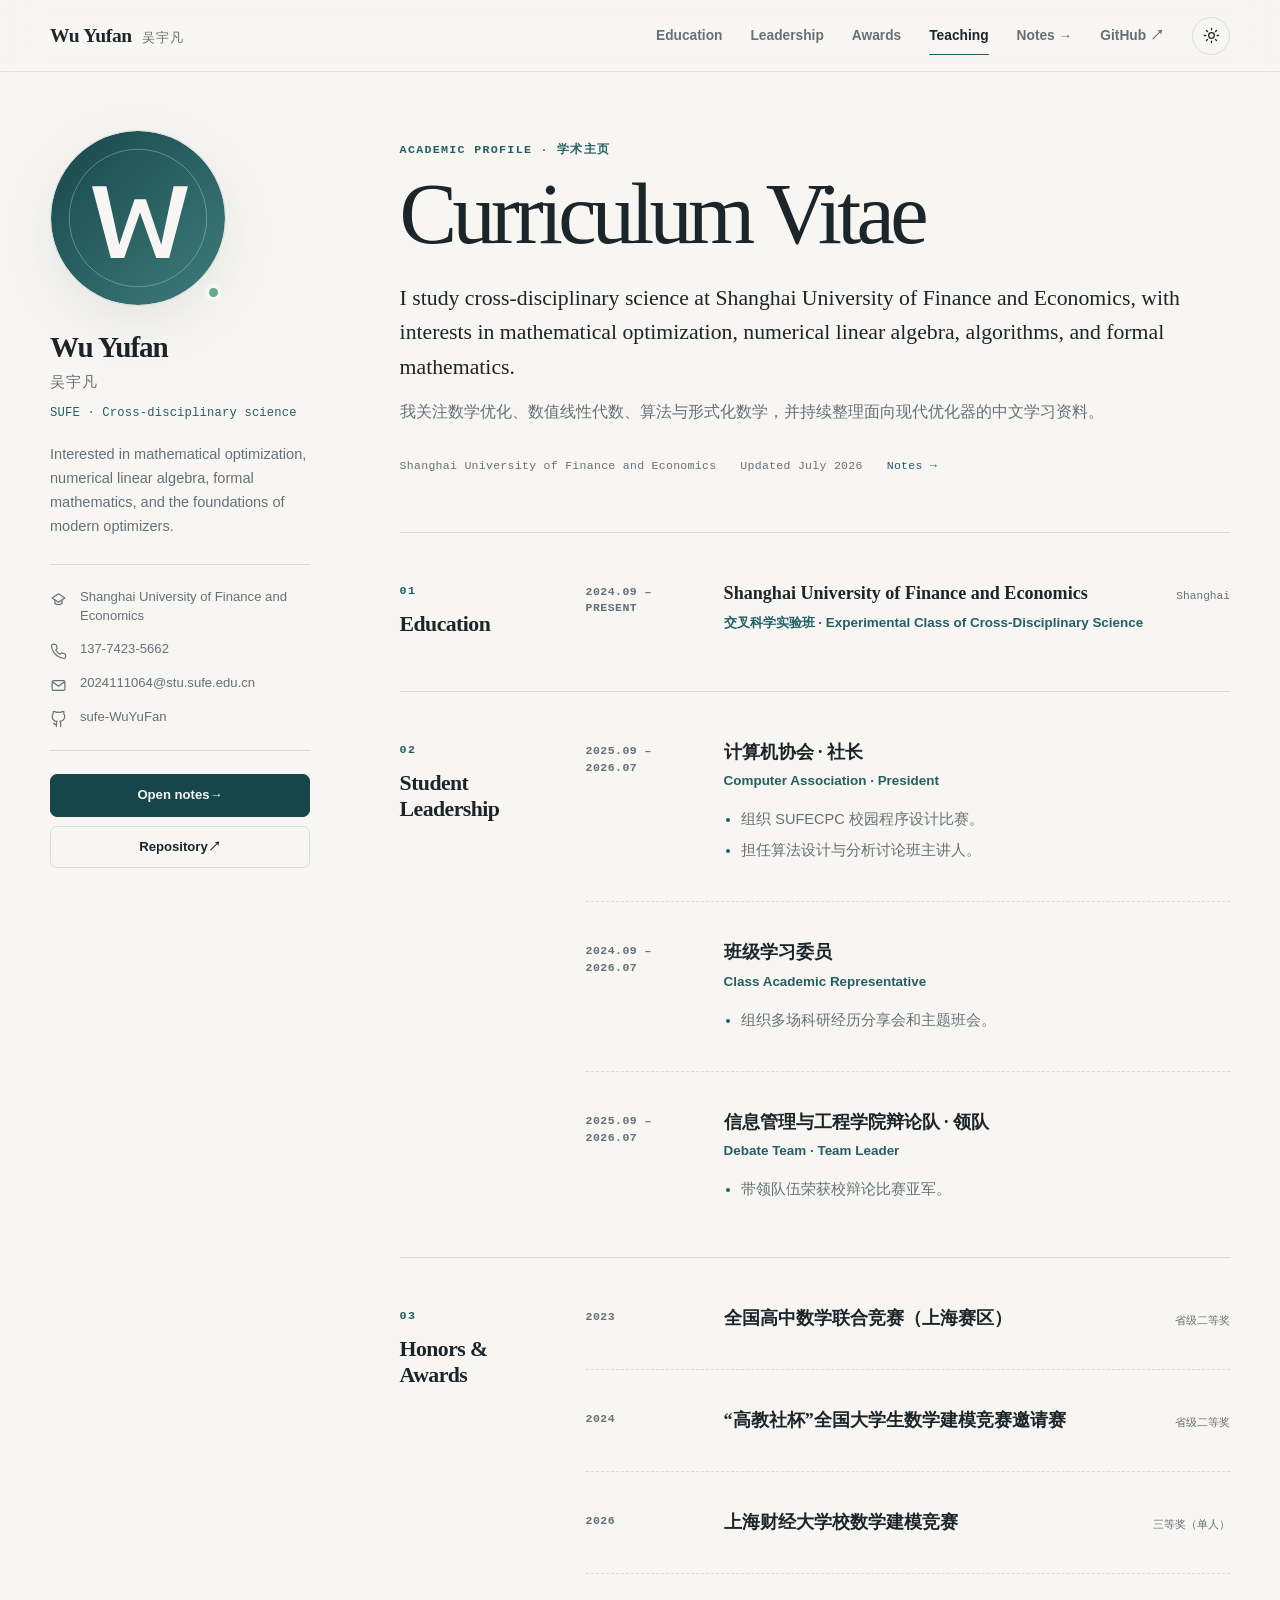
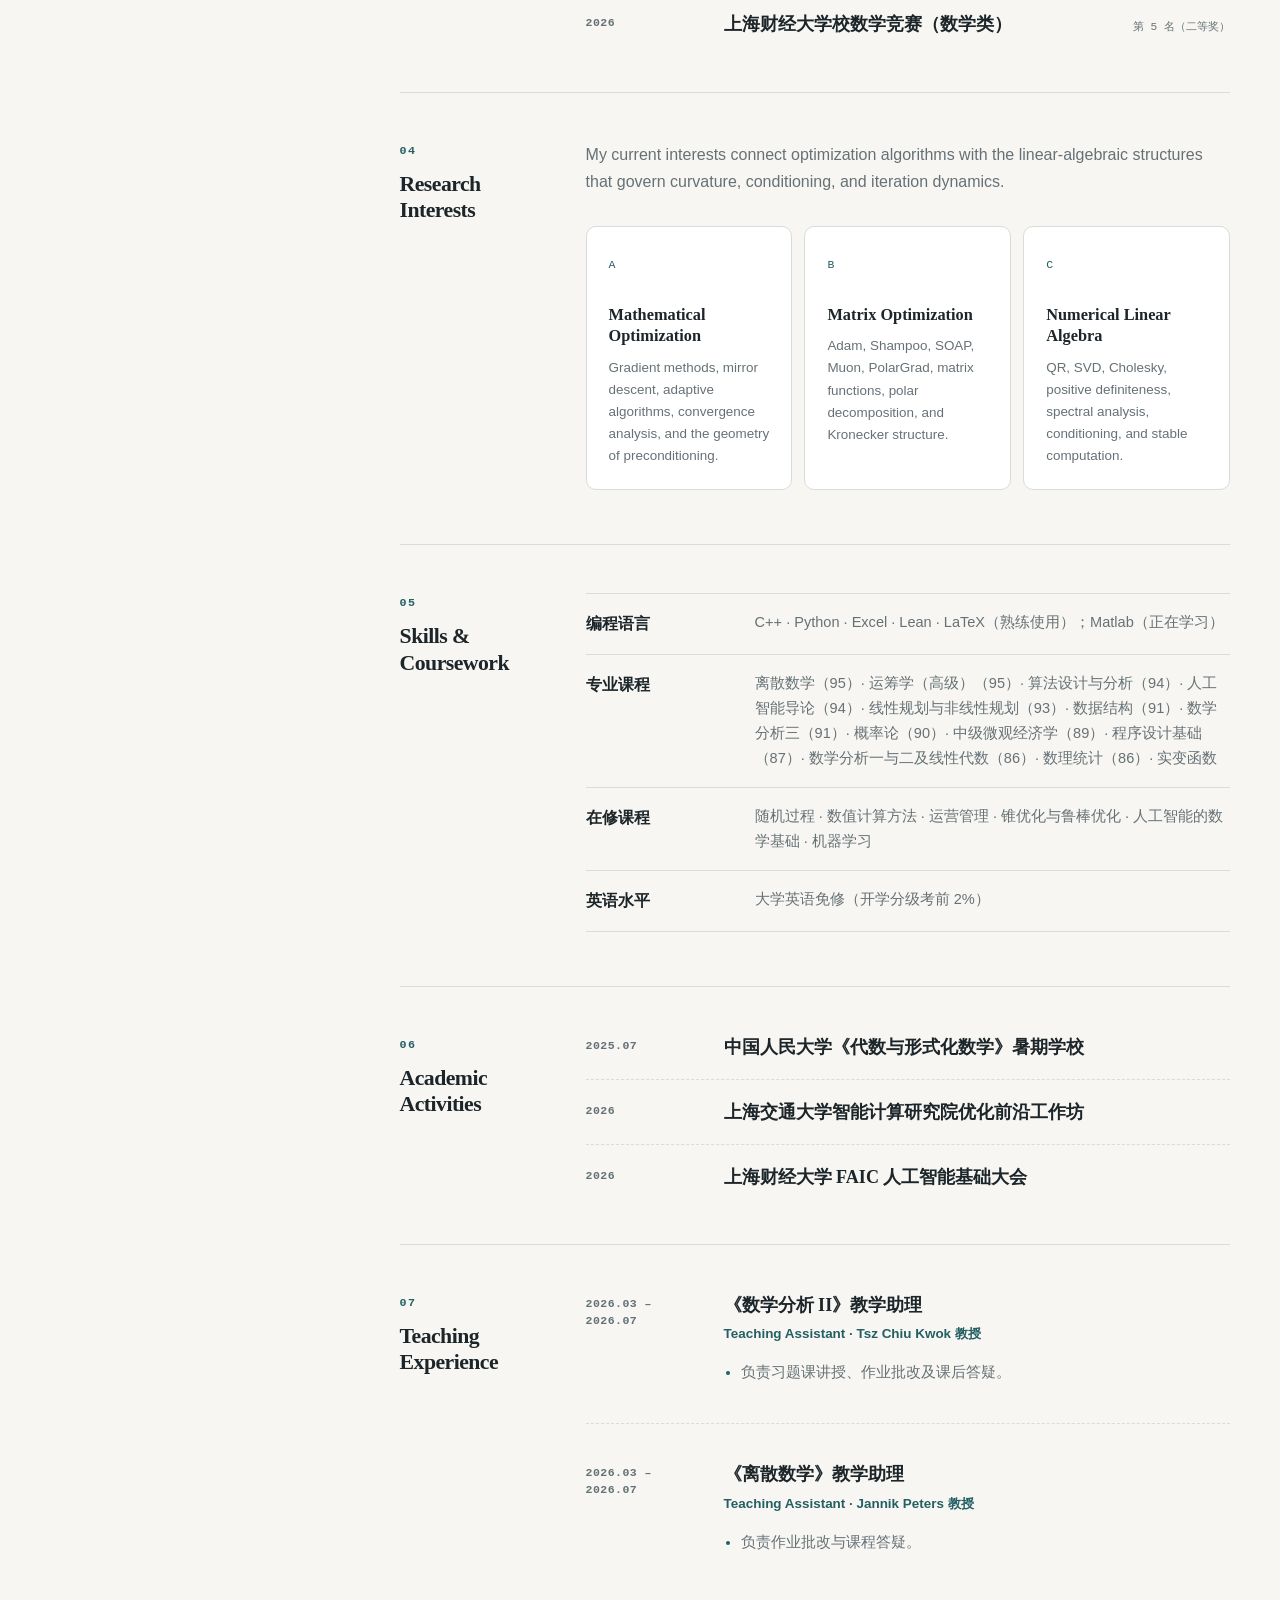
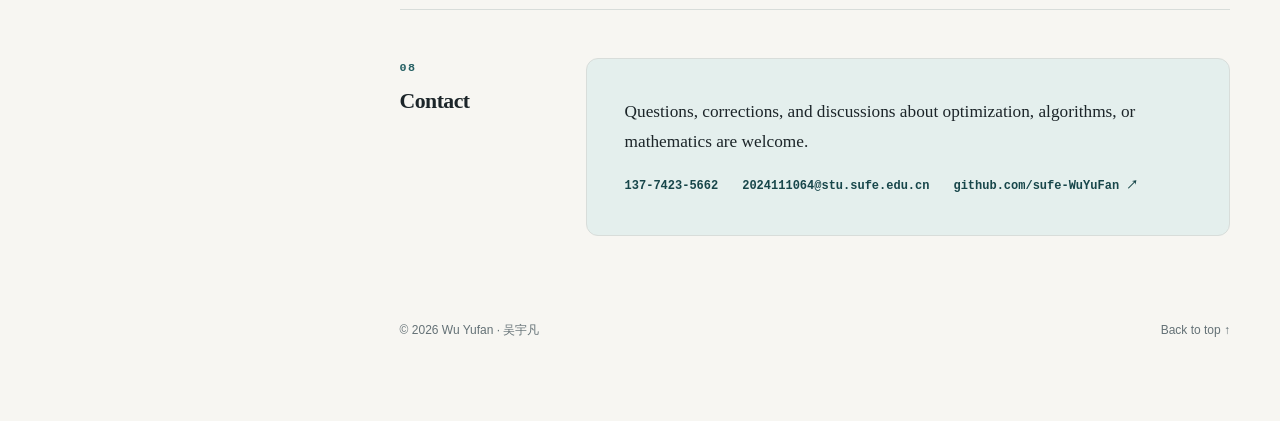
==== commit 03ab22dc: "update coursework on academic profile" ====
--- a/docs/index.html
+++ b/docs/index.html
@@ -275,11 +275,11 @@
             </div>
             <div>
               <dt>专业课程</dt>
-              <dd>离散数学（95）· 线性规划与非线性规划（93）· 数据结构（91）· 数学分析三（91）· 概率论（90）· 程序设计基础（87）· 数学分析一与二及线性代数（86）· 实变函数</dd>
+              <dd>离散数学（95）· 运筹学（高级）（95）· 算法设计与分析（94）· 人工智能导论（94）· 线性规划与非线性规划（93）· 数据结构（91）· 数学分析三（91）· 概率论（90）· 中级微观经济学（89）· 程序设计基础（87）· 数学分析一与二及线性代数（86）· 数理统计（86）· 实变函数</dd>
             </div>
             <div>
               <dt>在修课程</dt>
-              <dd>运筹学（高级）· 数理统计 · 算法设计与分析</dd>
+              <dd>随机过程 · 数值计算方法 · 运营管理 · 锥优化与鲁棒优化 · 人工智能的数学基础 · 机器学习</dd>
             </div>
             <div>
               <dt>英语水平</dt>
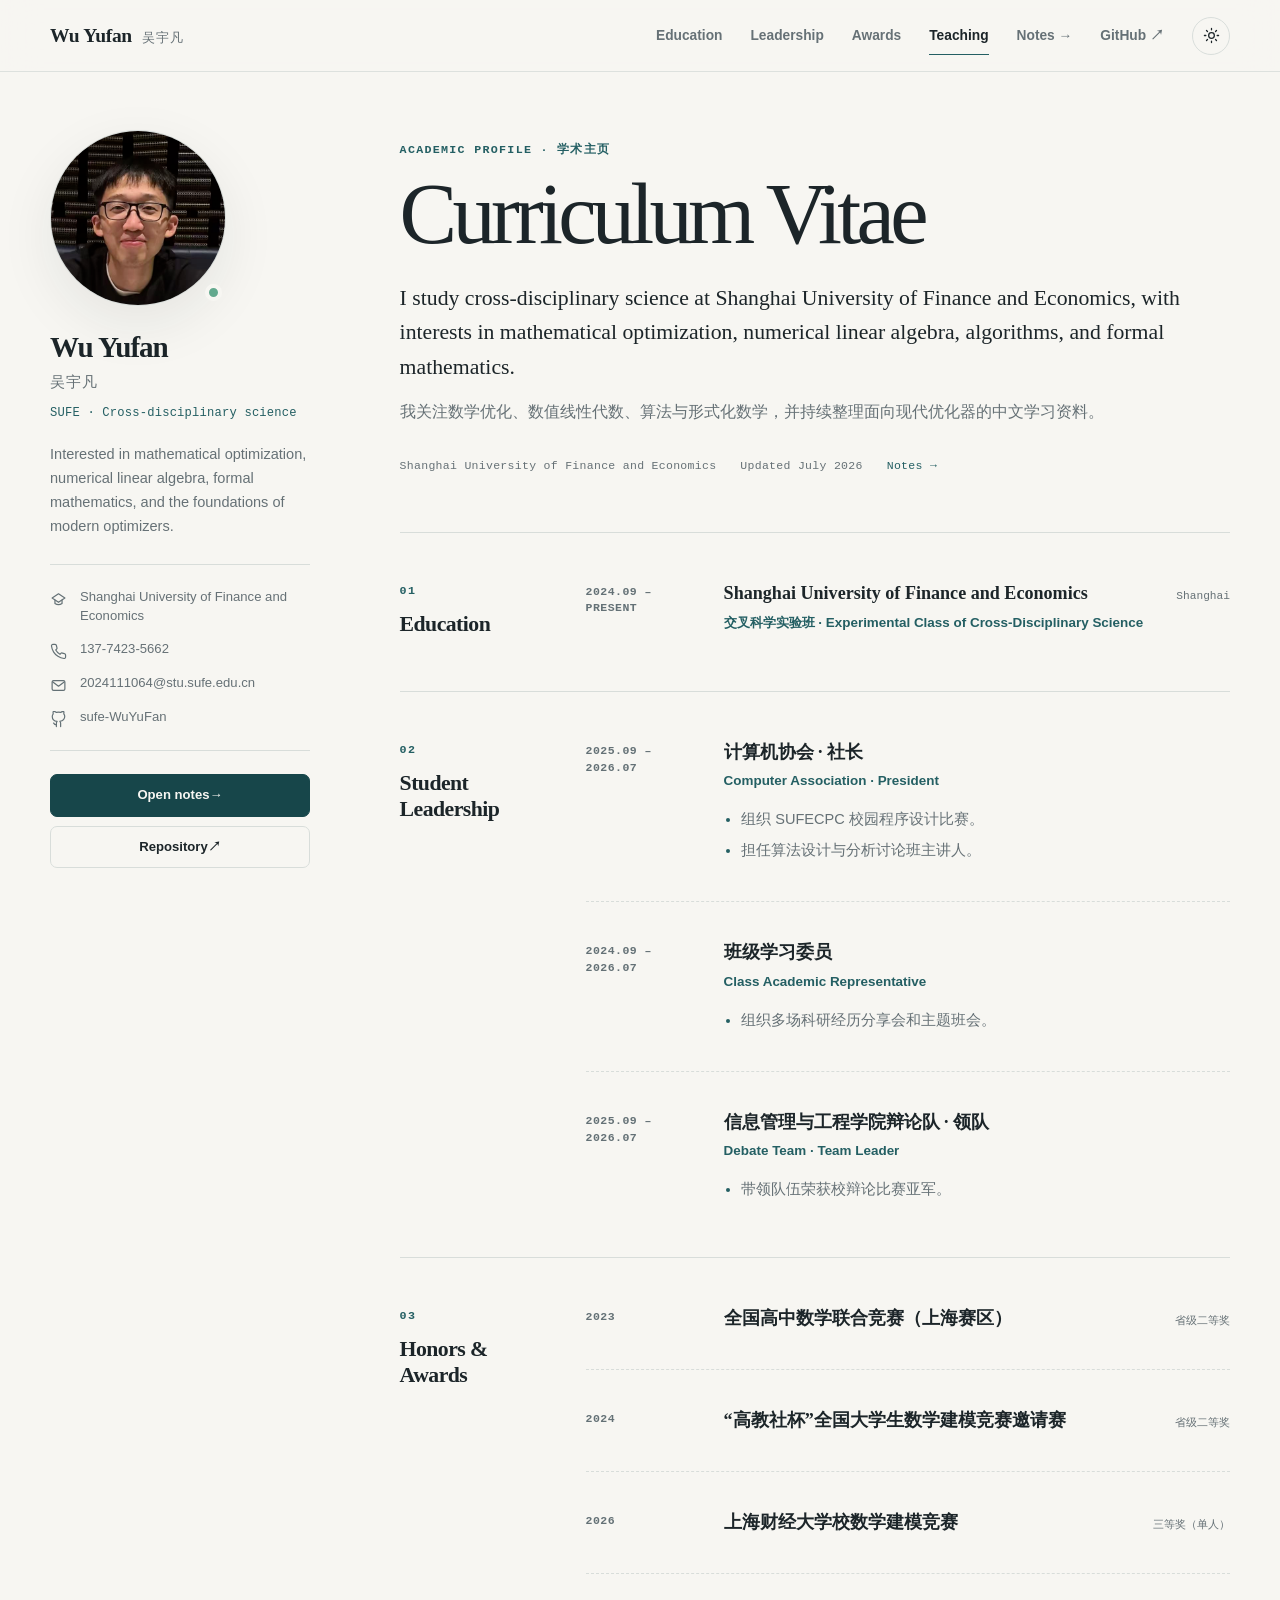
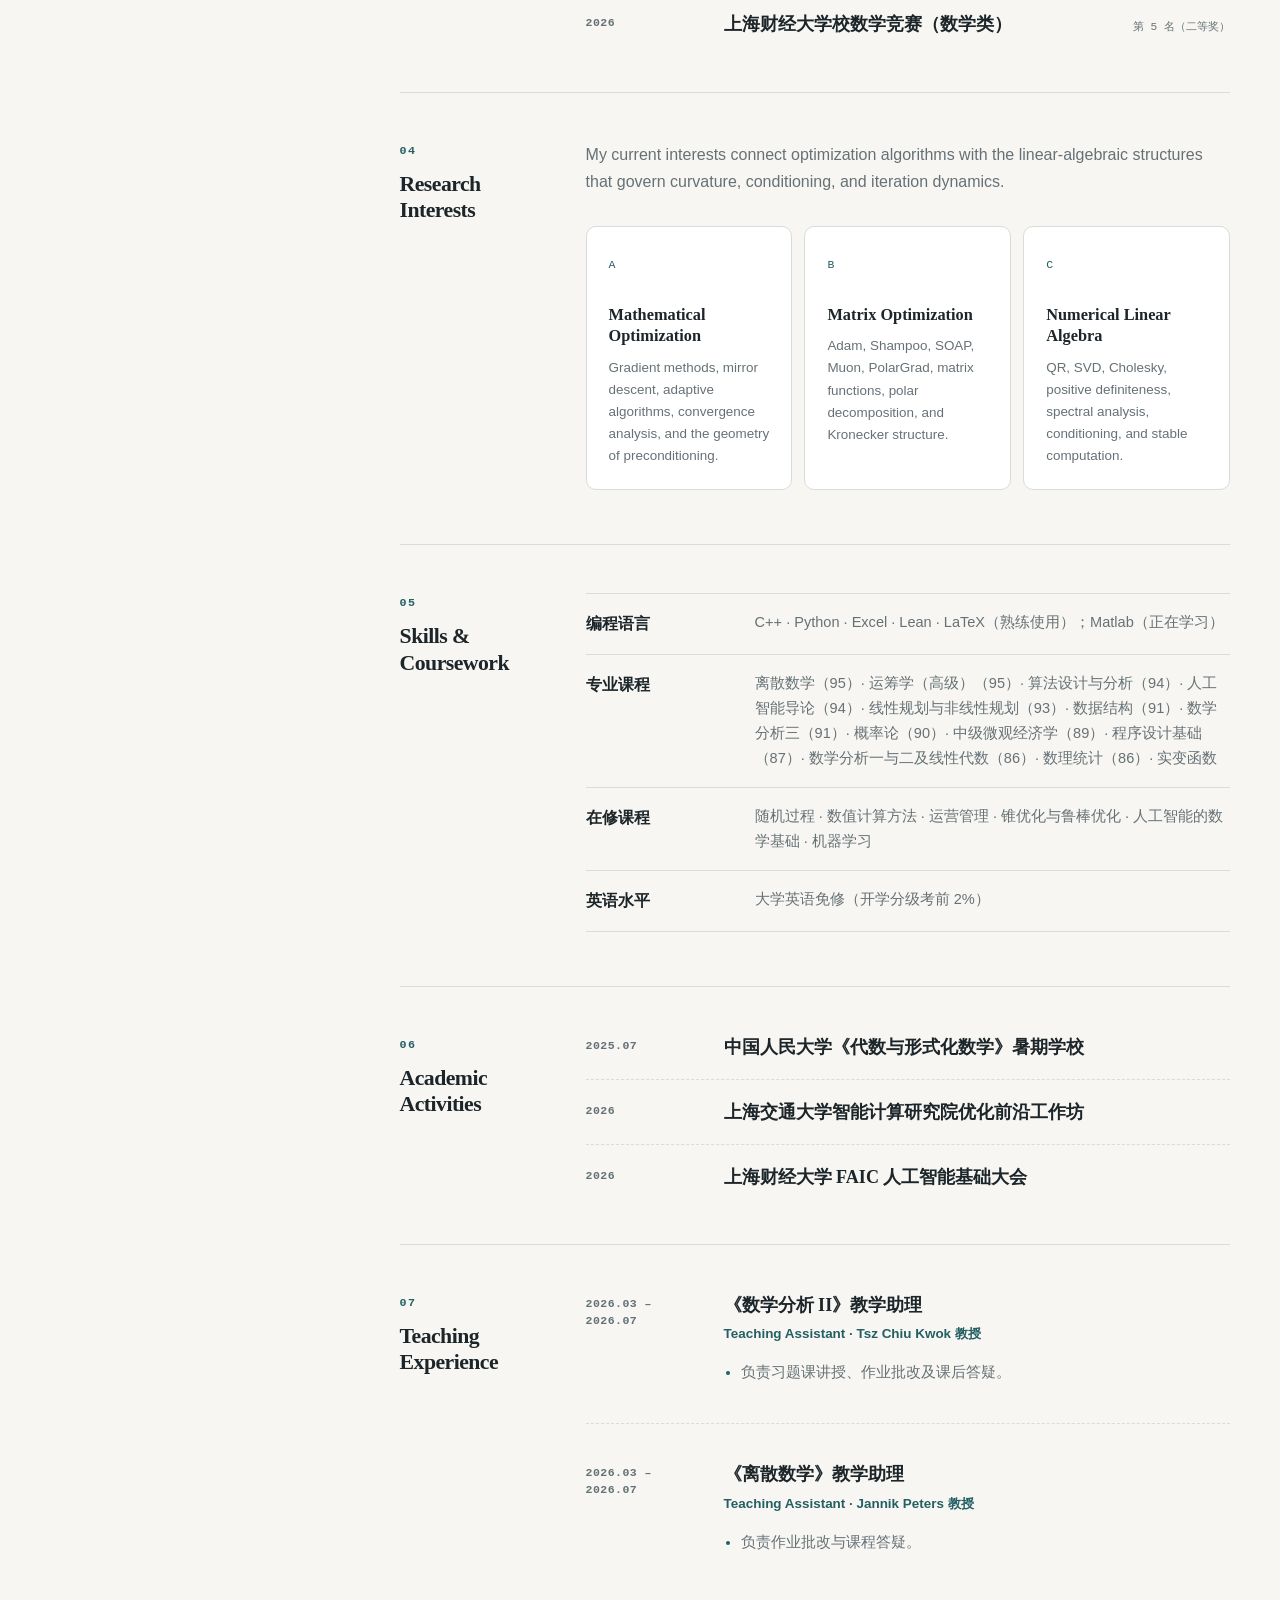
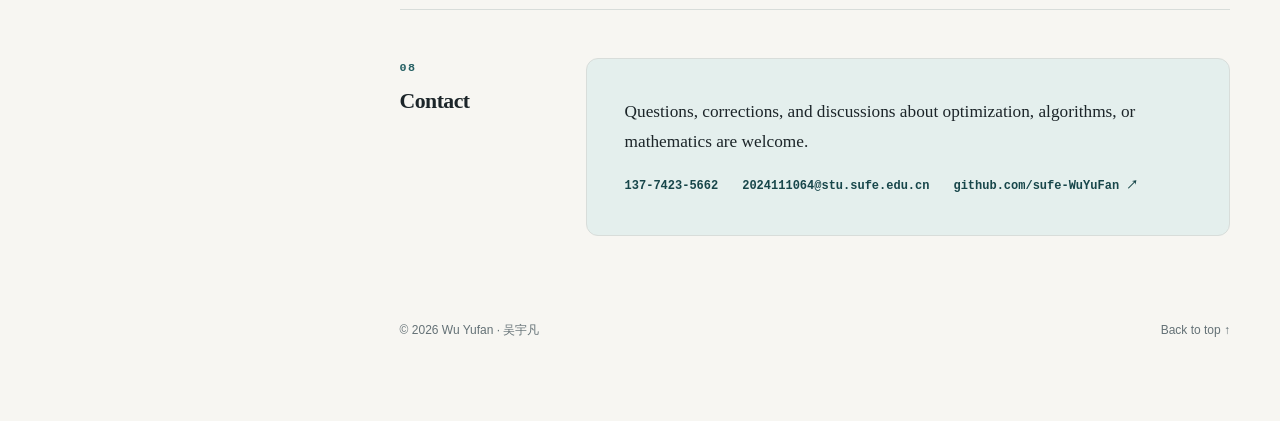
==== commit 1c75eb73: "use personal photo for profile avatar" ====
--- a/docs/index.html
+++ b/docs/index.html
@@ -63,14 +63,18 @@
     <aside class="profile" aria-label="个人信息">
       <div class="profile__sticky">
         <div class="profile__avatar-wrap">
-          <img
-            class="profile__avatar"
-            src="https://avatars.githubusercontent.com/u/300102223?v=4"
-            data-fallback="assets/images/avatar.svg"
-            alt="Wu Yufan 的 GitHub 头像"
-            width="176"
-            height="176"
-          >
+          <div class="profile__avatar-frame">
+            <img
+              class="profile__avatar"
+              src="assets/images/profile-photo.png"
+              data-fallback="assets/images/avatar.svg"
+              alt="吴宇凡的个人照片"
+              width="176"
+              height="176"
+              fetchpriority="high"
+              decoding="async"
+            >
+          </div>
         </div>
         <div class="profile__identity">
           <h1>Wu Yufan</h1>
--- a/docs/assets/css/site.css
+++ b/docs/assets/css/site.css
@@ -274,14 +274,29 @@
   content: "";
 }
 
-.profile__avatar {
-  width: 176px;
-  height: 176px;
+.profile__avatar-frame {
+  width: 100%;
+  height: 100%;
+  overflow: hidden;
   border: 1px solid var(--line);
   border-radius: 50%;
   background: var(--surface-muted);
   box-shadow: var(--shadow);
+}
+
+.profile__avatar {
+  display: block;
+  width: 100%;
+  height: 100%;
   object-fit: cover;
+  object-position: center 15%;
+  transform: scale(2.05);
+  transform-origin: 65% 52%;
+}
+
+.profile__avatar.is-fallback {
+  object-position: center;
+  transform: none;
 }
 
 .profile__identity h1 {
@@ -942,8 +957,7 @@
     gap: 48px;
   }
 
-  .profile__avatar-wrap,
-  .profile__avatar {
+  .profile__avatar-wrap {
     width: 150px;
     height: 150px;
   }
@@ -1047,8 +1061,7 @@
     border-bottom: 1px solid var(--line);
   }
 
-  .profile__avatar-wrap,
-  .profile__avatar {
+  .profile__avatar-wrap {
     width: 116px;
     height: 116px;
   }
@@ -1138,8 +1151,7 @@
     gap: 0 18px;
   }
 
-  .profile__avatar-wrap,
-  .profile__avatar {
+  .profile__avatar-wrap {
     width: 92px;
     height: 92px;
   }
@@ -1268,8 +1280,7 @@
     border-bottom: 1px solid #bbb;
   }
 
-  .profile__avatar-wrap,
-  .profile__avatar {
+  .profile__avatar-wrap {
     width: 100px;
     height: 100px;
   }
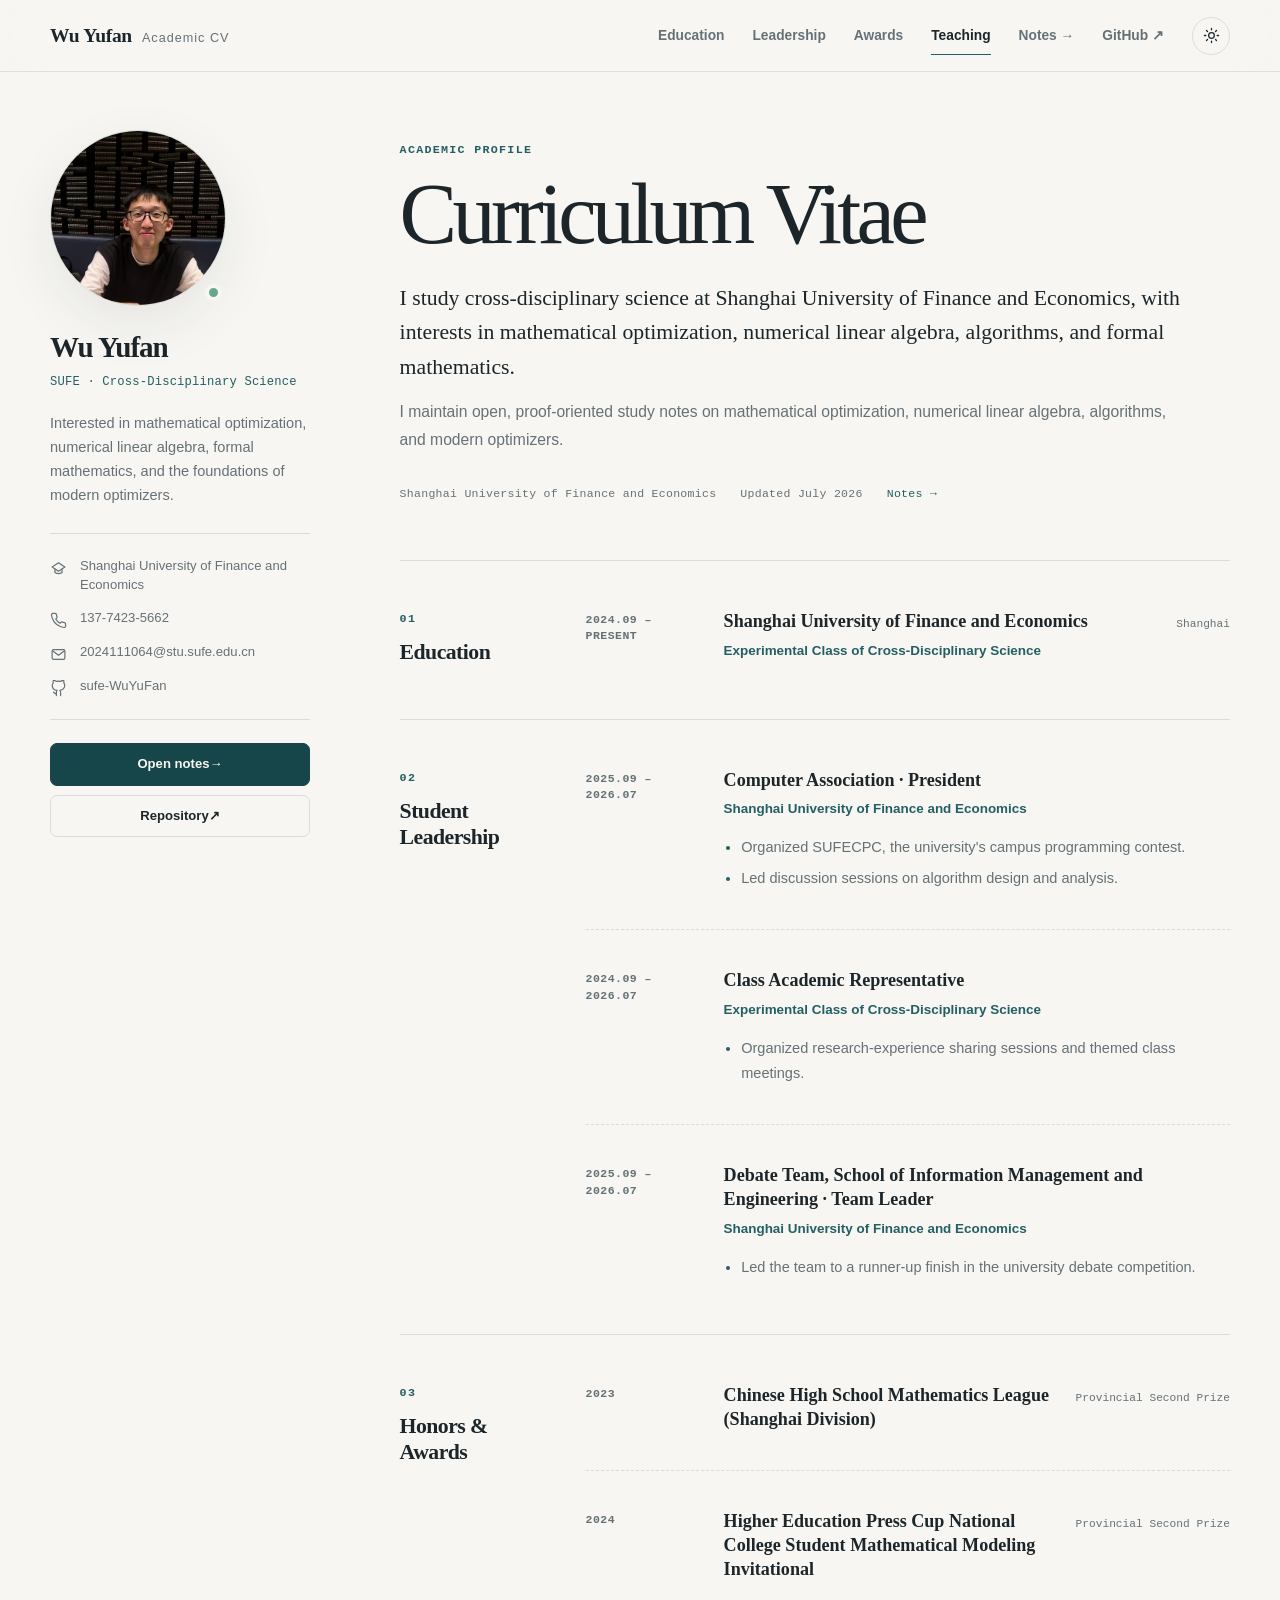
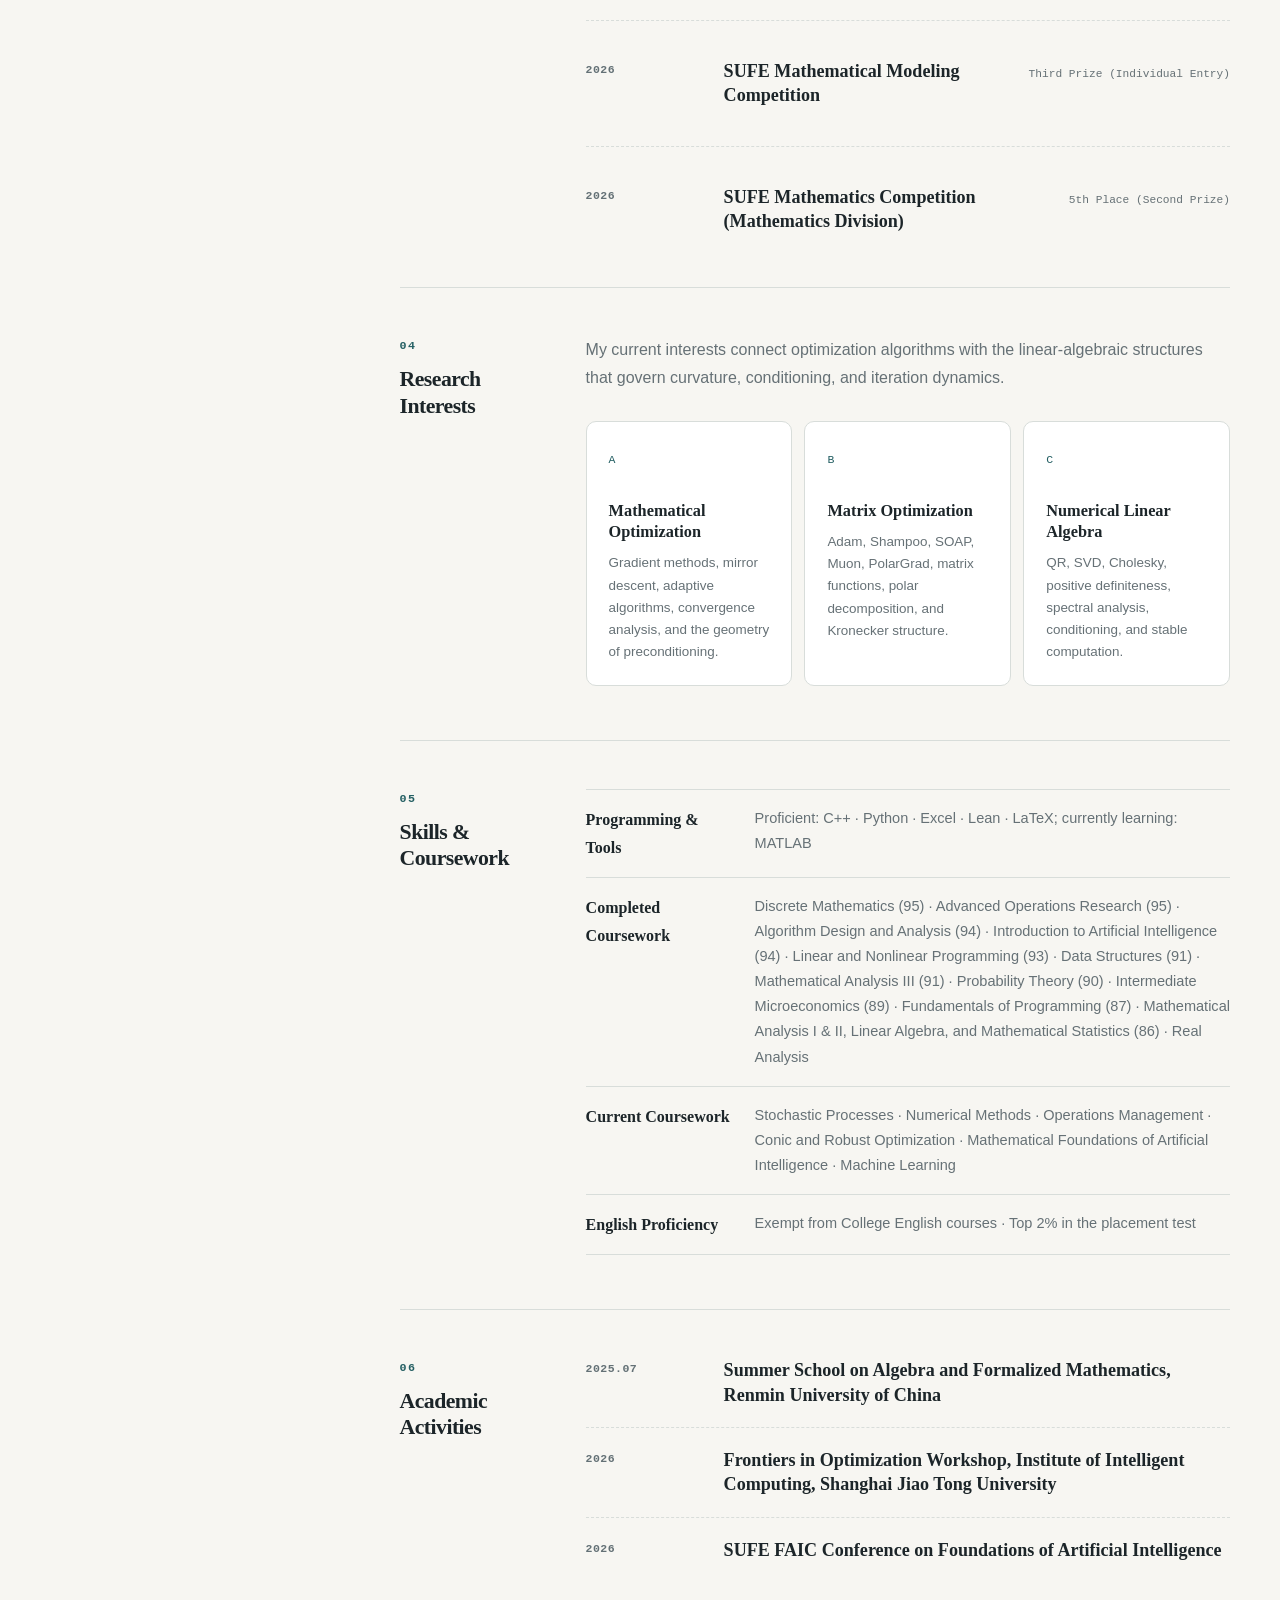
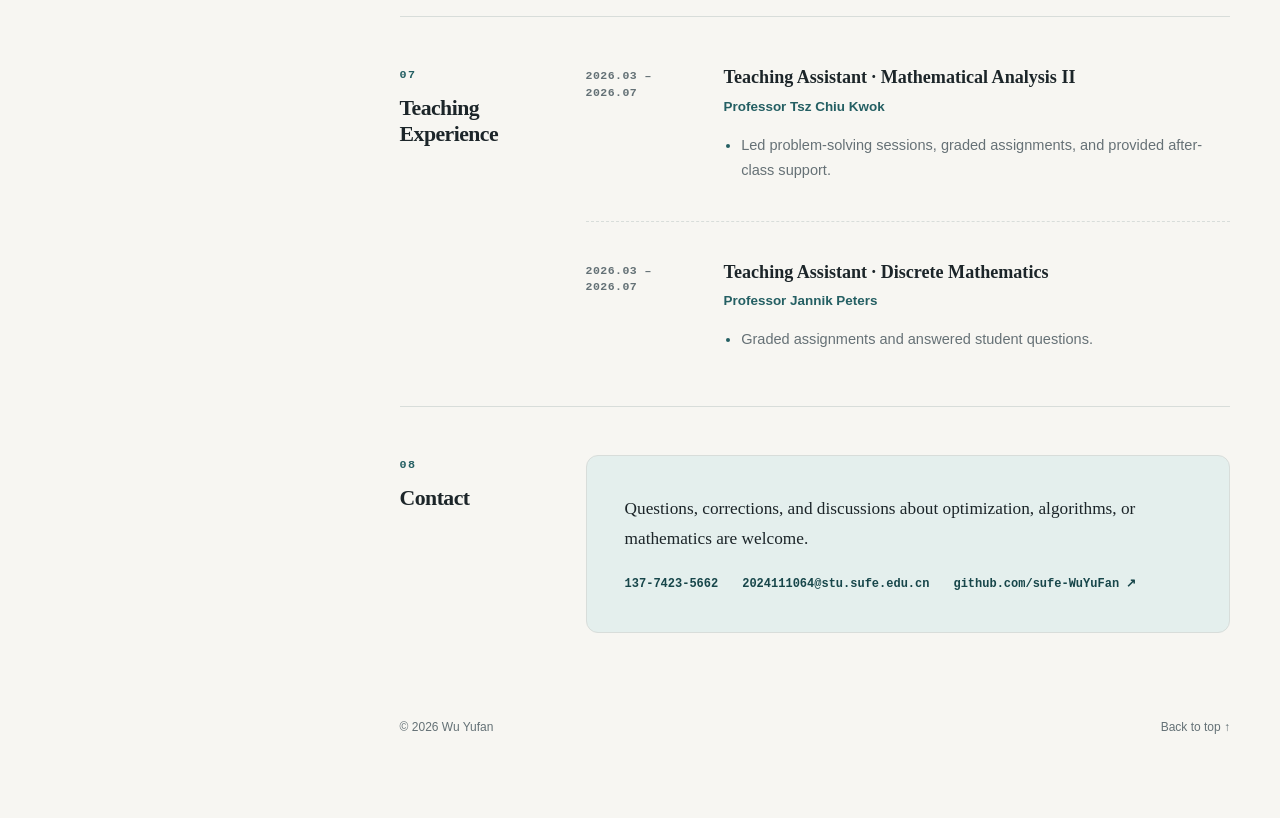
==== commit 1e254e1a: "translate academic site into English" ====
--- a/docs/index.html
+++ b/docs/index.html
@@ -1,9 +1,9 @@
 <!doctype html>
-<html lang="zh-CN" data-theme="light">
+<html lang="en" data-theme="light">
 <head>
   <meta charset="utf-8">
   <meta name="viewport" content="width=device-width, initial-scale=1">
-  <meta name="description" content="吴宇凡的学术主页：教育经历、学生工作、竞赛获奖、助教经历，以及数学优化与数值线性代数学习方向。">
+  <meta name="description" content="Wu Yufan's academic profile: education, student leadership, honors, teaching experience, and interests in mathematical optimization and numerical linear algebra.">
   <meta name="theme-color" content="#f7f6f2">
   <meta property="og:type" content="website">
   <meta property="og:title" content="Wu Yufan · Academic CV">
@@ -25,28 +25,28 @@
   </script>
 </head>
 <body data-page="cv">
-  <a class="skip-link" href="#cv">跳到正文</a>
+  <a class="skip-link" href="#cv">Skip to main content</a>
 
   <header class="masthead">
     <div class="masthead__inner">
-      <a class="brand" href="index.html#top" aria-label="返回个人主页顶部">
+      <a class="brand" href="index.html#top" aria-label="Back to the top of the homepage">
         <span class="brand__name">Wu Yufan</span>
-        <span class="brand__cn">吴宇凡</span>
+        <span class="brand__cn">Academic CV</span>
       </a>
 
       <button class="nav-toggle" type="button" aria-expanded="false" aria-controls="site-nav">
-        <span class="sr-only">打开导航</span>
+        <span class="sr-only">Open navigation</span>
         <span></span><span></span><span></span>
       </button>
 
-      <nav class="site-nav" id="site-nav" aria-label="主导航">
+      <nav class="site-nav" id="site-nav" aria-label="Main navigation">
         <a href="#education">Education</a>
         <a href="#leadership">Leadership</a>
         <a href="#awards">Awards</a>
         <a href="#teaching">Teaching</a>
         <a href="notes.html">Notes <span aria-hidden="true">→</span></a>
         <a href="https://github.com/sufe-WuYuFan" target="_blank" rel="noreferrer">GitHub <span aria-hidden="true">↗</span></a>
-        <button class="theme-toggle" type="button" aria-label="切换到深色主题" aria-pressed="false" title="切换明暗主题">
+        <button class="theme-toggle" type="button" aria-label="Switch to dark theme" aria-pressed="false" title="Toggle color theme">
           <svg class="icon icon--sun" viewBox="0 0 24 24" aria-hidden="true">
             <circle cx="12" cy="12" r="4"></circle>
             <path d="M12 2v2M12 20v2M4.93 4.93l1.42 1.42M17.66 17.66l1.41 1.41M2 12h2M20 12h2M4.93 19.07l1.42-1.42M17.66 6.34l1.41-1.41"></path>
@@ -60,7 +60,7 @@
   </header>
 
   <div class="page" id="top">
-    <aside class="profile" aria-label="个人信息">
+    <aside class="profile" aria-label="Profile information">
       <div class="profile__sticky">
         <div class="profile__avatar-wrap">
           <div class="profile__avatar-frame">
@@ -68,7 +68,7 @@
               class="profile__avatar"
               src="assets/images/profile-photo.png"
               data-fallback="assets/images/avatar.svg"
-              alt="吴宇凡的个人照片"
+              alt="Portrait of Wu Yufan"
               width="176"
               height="176"
               fetchpriority="high"
@@ -78,26 +78,25 @@
         </div>
         <div class="profile__identity">
           <h1>Wu Yufan</h1>
-          <p class="profile__name-cn">吴宇凡</p>
-          <p class="profile__role">SUFE · Cross-disciplinary science</p>
+          <p class="profile__role">SUFE · Cross-Disciplinary Science</p>
           <p class="profile__bio">Interested in mathematical optimization, numerical linear algebra, formal mathematics, and the foundations of modern optimizers.</p>
         </div>
 
         <dl class="profile__facts">
           <div>
-            <dt aria-label="学校">
+            <dt aria-label="University">
               <svg viewBox="0 0 24 24" aria-hidden="true"><path d="m3 10 9-6 9 6-9 6-9-6Z"></path><path d="M7 13v4.5c2.8 2 7.2 2 10 0V13"></path></svg>
             </dt>
             <dd>Shanghai University of Finance and Economics</dd>
           </div>
           <div>
-            <dt aria-label="电话">
+            <dt aria-label="Phone">
               <svg viewBox="0 0 24 24" aria-hidden="true"><path d="M22 16.9v3a2 2 0 0 1-2.2 2 19.8 19.8 0 0 1-8.6-3.1 19.5 19.5 0 0 1-6-6A19.8 19.8 0 0 1 2.1 4.2 2 2 0 0 1 4.1 2h3a2 2 0 0 1 2 1.7c.1 1 .4 2 .7 2.9a2 2 0 0 1-.5 2.1L8.1 9.9a16 16 0 0 0 6 6l1.2-1.2a2 2 0 0 1 2.1-.5c.9.3 1.9.6 2.9.7a2 2 0 0 1 1.7 2Z"></path></svg>
             </dt>
             <dd><a href="tel:+8613774235662">137-7423-5662</a></dd>
           </div>
           <div>
-            <dt aria-label="邮箱">
+            <dt aria-label="Email">
               <svg viewBox="0 0 24 24" aria-hidden="true"><rect x="3" y="5" width="18" height="14" rx="2"></rect><path d="m4 7 8 6 8-6"></path></svg>
             </dt>
             <dd><a href="mailto:2024111064@stu.sufe.edu.cn">2024111064@stu.sufe.edu.cn</a></dd>
@@ -119,10 +118,10 @@
 
     <main class="cv" id="cv">
       <header class="cv-hero">
-        <p class="eyebrow">Academic profile · 学术主页</p>
+        <p class="eyebrow">Academic Profile</p>
         <h2>Curriculum Vitae</h2>
         <p class="cv-hero__lead">I study cross-disciplinary science at Shanghai University of Finance and Economics, with interests in mathematical optimization, numerical linear algebra, algorithms, and formal mathematics.</p>
-        <p class="cv-hero__lead cv-hero__lead--cn">我关注数学优化、数值线性代数、算法与形式化数学，并持续整理面向现代优化器的中文学习资料。</p>
+        <p class="cv-hero__lead cv-hero__lead--cn">I maintain open, proof-oriented study notes on mathematical optimization, numerical linear algebra, algorithms, and modern optimizers.</p>
         <div class="cv-hero__meta">
           <span>Shanghai University of Finance and Economics</span>
           <span>Updated July 2026</span>
@@ -143,7 +142,7 @@
                 <h3>Shanghai University of Finance and Economics</h3>
                 <span class="entry__place">Shanghai</span>
               </div>
-              <p class="entry__subtitle">交叉科学实验班 · Experimental Class of Cross-Disciplinary Science</p>
+              <p class="entry__subtitle">Experimental Class of Cross-Disciplinary Science</p>
             </div>
           </article>
         </div>
@@ -158,11 +157,11 @@
           <article class="entry">
             <div class="entry__time">2025.09 – 2026.07</div>
             <div class="entry__content">
-              <h3>计算机协会 · 社长</h3>
-              <p class="entry__subtitle">Computer Association · President</p>
-              <ul>
-                <li>组织 SUFECPC 校园程序设计比赛。</li>
-                <li>担任算法设计与分析讨论班主讲人。</li>
+              <h3>Computer Association · President</h3>
+              <p class="entry__subtitle">Shanghai University of Finance and Economics</p>
+              <ul>
+                <li>Organized SUFECPC, the university's campus programming contest.</li>
+                <li>Led discussion sessions on algorithm design and analysis.</li>
               </ul>
             </div>
           </article>
@@ -170,10 +169,10 @@
           <article class="entry">
             <div class="entry__time">2024.09 – 2026.07</div>
             <div class="entry__content">
-              <h3>班级学习委员</h3>
-              <p class="entry__subtitle">Class Academic Representative</p>
-              <ul>
-                <li>组织多场科研经历分享会和主题班会。</li>
+              <h3>Class Academic Representative</h3>
+              <p class="entry__subtitle">Experimental Class of Cross-Disciplinary Science</p>
+              <ul>
+                <li>Organized research-experience sharing sessions and themed class meetings.</li>
               </ul>
             </div>
           </article>
@@ -181,10 +180,10 @@
           <article class="entry">
             <div class="entry__time">2025.09 – 2026.07</div>
             <div class="entry__content">
-              <h3>信息管理与工程学院辩论队 · 领队</h3>
-              <p class="entry__subtitle">Debate Team · Team Leader</p>
-              <ul>
-                <li>带领队伍荣获校辩论比赛亚军。</li>
+              <h3>Debate Team, School of Information Management and Engineering · Team Leader</h3>
+              <p class="entry__subtitle">Shanghai University of Finance and Economics</p>
+              <ul>
+                <li>Led the team to a runner-up finish in the university debate competition.</li>
               </ul>
             </div>
           </article>
@@ -201,8 +200,8 @@
             <div class="entry__time">2023</div>
             <div class="entry__content">
               <div class="entry__title-row">
-                <h3>全国高中数学联合竞赛（上海赛区）</h3>
-                <span class="entry__place">省级二等奖</span>
+                <h3>Chinese High School Mathematics League (Shanghai Division)</h3>
+                <span class="entry__place">Provincial Second Prize</span>
               </div>
             </div>
           </article>
@@ -211,8 +210,8 @@
             <div class="entry__time">2024</div>
             <div class="entry__content">
               <div class="entry__title-row">
-                <h3>“高教社杯”全国大学生数学建模竞赛邀请赛</h3>
-                <span class="entry__place">省级二等奖</span>
+                <h3>Higher Education Press Cup National College Student Mathematical Modeling Invitational</h3>
+                <span class="entry__place">Provincial Second Prize</span>
               </div>
             </div>
           </article>
@@ -221,8 +220,8 @@
             <div class="entry__time">2026</div>
             <div class="entry__content">
               <div class="entry__title-row">
-                <h3>上海财经大学校数学建模竞赛</h3>
-                <span class="entry__place">三等奖（单人）</span>
+                <h3>SUFE Mathematical Modeling Competition</h3>
+                <span class="entry__place">Third Prize (Individual Entry)</span>
               </div>
             </div>
           </article>
@@ -231,8 +230,8 @@
             <div class="entry__time">2026</div>
             <div class="entry__content">
               <div class="entry__title-row">
-                <h3>上海财经大学校数学竞赛（数学类）</h3>
-                <span class="entry__place">第 5 名（二等奖）</span>
+                <h3>SUFE Mathematics Competition (Mathematics Division)</h3>
+                <span class="entry__place">5th Place (Second Prize)</span>
               </div>
             </div>
           </article>
@@ -274,20 +273,20 @@
         <div class="cv-section__body">
           <dl class="skills-list">
             <div>
-              <dt>编程语言</dt>
-              <dd>C++ · Python · Excel · Lean · LaTeX（熟练使用）；Matlab（正在学习）</dd>
+              <dt>Programming & Tools</dt>
+              <dd>Proficient: C++ · Python · Excel · Lean · LaTeX; currently learning: MATLAB</dd>
             </div>
             <div>
-              <dt>专业课程</dt>
-              <dd>离散数学（95）· 运筹学（高级）（95）· 算法设计与分析（94）· 人工智能导论（94）· 线性规划与非线性规划（93）· 数据结构（91）· 数学分析三（91）· 概率论（90）· 中级微观经济学（89）· 程序设计基础（87）· 数学分析一与二及线性代数（86）· 数理统计（86）· 实变函数</dd>
+              <dt>Completed Coursework</dt>
+              <dd>Discrete Mathematics (95) · Advanced Operations Research (95) · Algorithm Design and Analysis (94) · Introduction to Artificial Intelligence (94) · Linear and Nonlinear Programming (93) · Data Structures (91) · Mathematical Analysis III (91) · Probability Theory (90) · Intermediate Microeconomics (89) · Fundamentals of Programming (87) · Mathematical Analysis I & II, Linear Algebra, and Mathematical Statistics (86) · Real Analysis</dd>
             </div>
             <div>
-              <dt>在修课程</dt>
-              <dd>随机过程 · 数值计算方法 · 运营管理 · 锥优化与鲁棒优化 · 人工智能的数学基础 · 机器学习</dd>
+              <dt>Current Coursework</dt>
+              <dd>Stochastic Processes · Numerical Methods · Operations Management · Conic and Robust Optimization · Mathematical Foundations of Artificial Intelligence · Machine Learning</dd>
             </div>
             <div>
-              <dt>英语水平</dt>
-              <dd>大学英语免修（开学分级考前 2%）</dd>
+              <dt>English Proficiency</dt>
+              <dd>Exempt from College English courses · Top 2% in the placement test</dd>
             </div>
           </dl>
         </div>
@@ -302,19 +301,19 @@
           <article class="entry entry--compact">
             <div class="entry__time">2025.07</div>
             <div class="entry__content">
-              <h3>中国人民大学《代数与形式化数学》暑期学校</h3>
+              <h3>Summer School on Algebra and Formalized Mathematics, Renmin University of China</h3>
             </div>
           </article>
           <article class="entry entry--compact">
             <div class="entry__time">2026</div>
             <div class="entry__content">
-              <h3>上海交通大学智能计算研究院优化前沿工作坊</h3>
+              <h3>Frontiers in Optimization Workshop, Institute of Intelligent Computing, Shanghai Jiao Tong University</h3>
             </div>
           </article>
           <article class="entry entry--compact">
             <div class="entry__time">2026</div>
             <div class="entry__content">
-              <h3>上海财经大学 FAIC 人工智能基础大会</h3>
+              <h3>SUFE FAIC Conference on Foundations of Artificial Intelligence</h3>
             </div>
           </article>
         </div>
@@ -329,20 +328,20 @@
           <article class="entry">
             <div class="entry__time">2026.03 – 2026.07</div>
             <div class="entry__content">
-              <h3>《数学分析 II》教学助理</h3>
-              <p class="entry__subtitle">Teaching Assistant · Tsz Chiu Kwok 教授</p>
-              <ul>
-                <li>负责习题课讲授、作业批改及课后答疑。</li>
+              <h3>Teaching Assistant · Mathematical Analysis II</h3>
+              <p class="entry__subtitle">Professor Tsz Chiu Kwok</p>
+              <ul>
+                <li>Led problem-solving sessions, graded assignments, and provided after-class support.</li>
               </ul>
             </div>
           </article>
           <article class="entry">
             <div class="entry__time">2026.03 – 2026.07</div>
             <div class="entry__content">
-              <h3>《离散数学》教学助理</h3>
-              <p class="entry__subtitle">Teaching Assistant · Jannik Peters 教授</p>
-              <ul>
-                <li>负责作业批改与课程答疑。</li>
+              <h3>Teaching Assistant · Discrete Mathematics</h3>
+              <p class="entry__subtitle">Professor Jannik Peters</p>
+              <ul>
+                <li>Graded assignments and answered student questions.</li>
               </ul>
             </div>
           </article>
@@ -367,7 +366,7 @@
       </section>
 
       <footer class="footer">
-        <p>© <span id="current-year">2026</span> Wu Yufan · 吴宇凡</p>
+        <p>© <span id="current-year">2026</span> Wu Yufan</p>
         <a href="#top">Back to top ↑</a>
       </footer>
     </main>
--- a/docs/assets/css/site.css
+++ b/docs/assets/css/site.css
@@ -290,8 +290,8 @@
   height: 100%;
   object-fit: cover;
   object-position: center 15%;
-  transform: scale(2.05);
-  transform-origin: 65% 52%;
+  transform: scale(1.2);
+  transform-origin: 62% 50%;
 }
 
 .profile__avatar.is-fallback {
